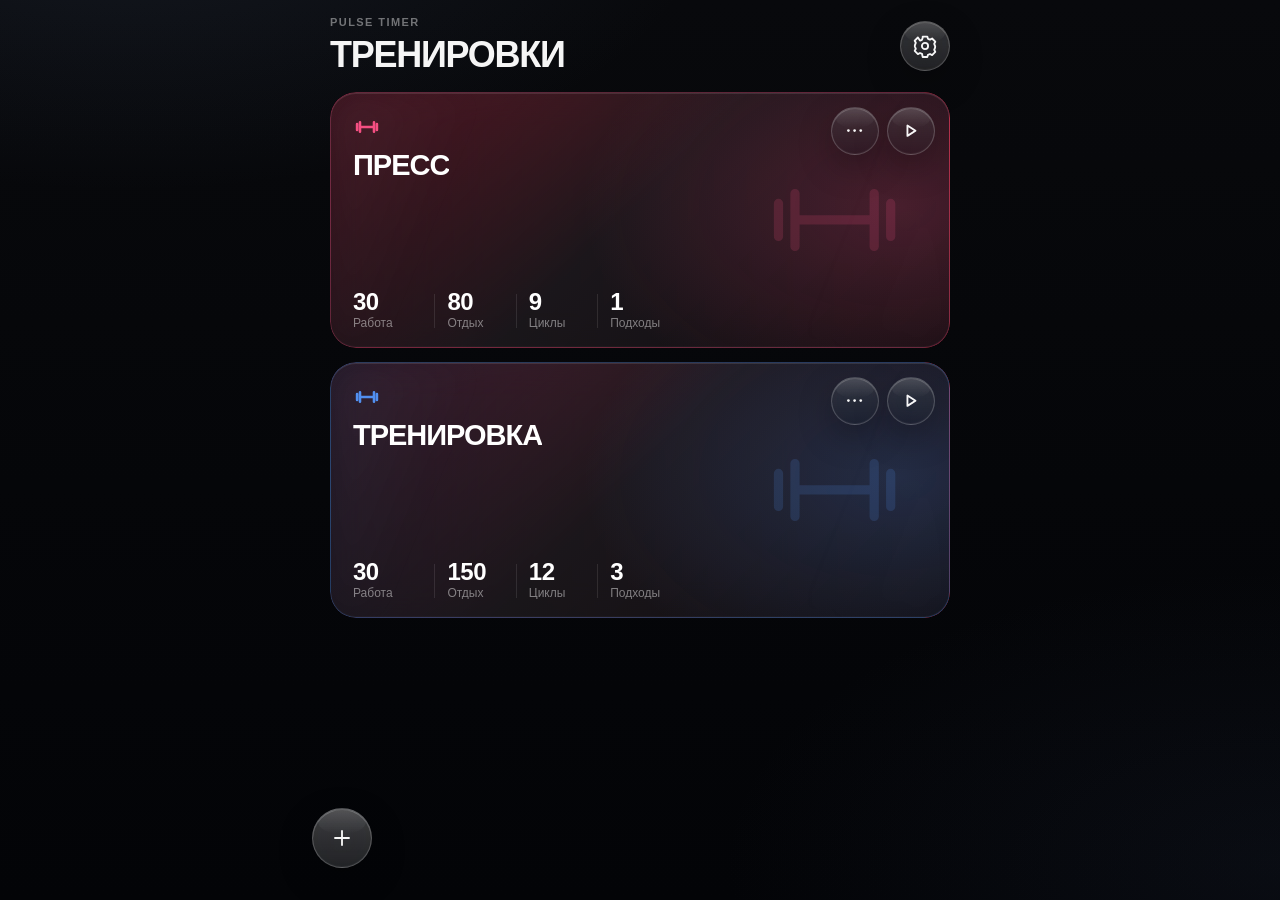
==== pulse-timer/index.html @ f2c27318 "Rebuild Pulse Timer with isolated timer core" ====
<!-- GENERATED FILE. Edit pulse-timer/src/* and run scripts/build.mjs. -->
<!doctype html>
<html lang="ru">
<head>
<meta charset="utf-8">
<meta name="viewport" content="width=device-width,initial-scale=1,maximum-scale=1,user-scalable=no,viewport-fit=cover">
<meta name="apple-mobile-web-app-capable" content="yes">
<meta name="apple-mobile-web-app-status-bar-style" content="black-translucent">
<meta id="themeColor" name="theme-color" content="#050505">
<meta http-equiv="Cache-Control" content="no-cache, no-store, must-revalidate">
<meta http-equiv="Pragma" content="no-cache">
<meta http-equiv="Expires" content="0">
<title>Pulse Timer</title>
<!-- pulse-timer-clean-rebuild-v1 -->
<style>
:root{
  --app-h:100dvh;
  --page:#050505;
  --phase:#10361a;
  --glass:rgba(5,15,8,.62);
  --line:rgba(255,255,255,.16);
}
*{box-sizing:border-box;-webkit-tap-highlight-color:transparent;-webkit-touch-callout:none}
html,body{margin:0;width:100%;height:var(--app-h);min-height:var(--app-h);overflow:hidden;background:var(--page);color:#fff;font-family:Oswald,system-ui,sans-serif;overscroll-behavior:none}
body{touch-action:manipulation}
button,input{font:inherit;color:inherit}
button{border:0}
.hidden{display:none!important}
#hapticSwitch{
  position:fixed;
  left:-20px;
  top:-20px;
  width:2px;
  height:2px;
  opacity:.001;
  pointer-events:none;
  z-index:-1;
}
#app{position:fixed;top:0;left:0;width:100%;height:var(--app-h);min-height:var(--app-h);background:var(--page);overflow:hidden}

/* Splash — only on first page load */
.splash{position:fixed;inset:0;z-index:9999;background:#000;display:grid;place-items:center;overflow:hidden}
.splash.fade{animation:splashFade .42s ease forwards}
.splash-logo{position:relative;z-index:2;text-align:center;animation:logoIn .8s ease both}
.splash-logo svg{width:145px;filter:drop-shadow(0 0 24px rgba(255,255,255,.18))}
.splash-brand{font-family:'Russo One';font-size:16px;letter-spacing:.28em;margin-top:14px}
.splash-ring{position:absolute;width:72vmin;height:72vmin;border-radius:50%;border:1px solid rgba(255,255,255,.09);box-shadow:0 0 0 48px rgba(255,255,255,.016),0 0 0 96px rgba(255,255,255,.009);animation:ringPulse 1.45s ease-out infinite}
@keyframes logoIn{from{opacity:0;transform:scale(.94)}to{opacity:1;transform:scale(1)}}
@keyframes ringPulse{from{transform:scale(.72);opacity:.2}to{transform:scale(1.12);opacity:0}}
@keyframes splashFade{to{opacity:0;visibility:hidden}}

/* shared */
.screen,.editor,.timer{position:fixed;top:0;left:0;width:100%;height:var(--app-h);min-height:var(--app-h)}
.icon-btn{display:grid;place-items:center;padding:0;border:1px solid rgba(255,255,255,.25);background:rgba(8,8,8,.58);backdrop-filter:blur(14px);-webkit-backdrop-filter:blur(14px)}
.icon{width:24px;height:24px;fill:none;stroke:currentColor;stroke-width:2;stroke-linecap:round;stroke-linejoin:round}
.brand-font{font-family:'Russo One',sans-serif}

/* Home */
.screen{
  padding:calc(env(safe-area-inset-top) + 16px) 16px calc(env(safe-area-inset-bottom) + 14px);
  background:
    radial-gradient(circle at 16% 8%,#242424 0,transparent 34%),
    radial-gradient(circle at 84% 90%,#171717 0,transparent 38%),
    #050505;
  display:flex;
  flex-direction:column;
}
.topbar{display:flex;align-items:center;justify-content:space-between;gap:12px;flex:0 0 auto}
.eyebrow{font-size:10px;letter-spacing:.22em;color:#888}
h1,h2,h3,.phase-title{font-family:'Russo One',sans-serif}
h1{font-size:36px;margin:6px 0 0}
.topbar .icon-btn{width:52px;height:52px;border-radius:50%}
.settings{margin:12px 0 0;border:1px solid rgba(255,255,255,.10);border-radius:20px;background:#101010;padding:8px 14px;flex:0 0 auto}
.settings-row{height:50px;display:flex;align-items:center;justify-content:space-between;border-bottom:1px solid rgba(255,255,255,.07)}
.settings-row:last-child{border-bottom:0}
.switch{position:relative;width:48px;height:28px}
.switch input{position:absolute;opacity:0;pointer-events:none}
.switch-track{position:absolute;inset:0;border-radius:999px;background:#2a2a2a;border:1px solid rgba(255,255,255,.12);transition:.18s}
.switch-track:after{content:"";position:absolute;width:22px;height:22px;left:2px;top:2px;border-radius:50%;background:#8a8a8a;transition:.18s}
.switch input:checked+.switch-track{background:#f1f1f1}
.switch input:checked+.switch-track:after{transform:translateX(20px);background:#111}

.cards{flex:1 1 0;min-height:0;overflow:auto;padding:14px 0 92px;scrollbar-width:none}
.cards::-webkit-scrollbar{display:none}
.card{border:1px solid rgba(255,255,255,.11);border-radius:24px;background:linear-gradient(155deg,#171717,#080808);padding:18px;margin-bottom:12px}
.card-top{display:flex;align-items:center;justify-content:space-between;gap:12px}
.card h3{font-size:24px;margin:0}
.card-actions{display:flex;gap:8px}
.small-btn{width:46px;height:46px;border-radius:50%;border:1px solid rgba(255,255,255,.18);background:#111;display:grid;place-items:center;padding:0}
.card-stats{display:grid;grid-template-columns:repeat(4,1fr);gap:8px;margin-top:16px}
.card-stats span{display:block;font-size:11px;color:#888}
.card-stats b{font-size:22px;font-weight:500}
.card-foot{margin-top:12px;padding-top:10px;border-top:1px solid rgba(255,255,255,.07);font-size:12px;color:#999}
.fab{position:absolute;right:18px;bottom:calc(env(safe-area-inset-bottom) + 18px);width:62px;height:62px;border-radius:50%;border:1px solid rgba(255,255,255,.5);background:rgba(255,255,255,.08);backdrop-filter:blur(16px);display:grid;place-items:center}

/* Colored frosted workout cards */
.card{
  position:relative;overflow:hidden;isolation:isolate;
  --card-1:rgba(40,40,42,.78);--card-2:rgba(10,10,11,.92);--card-accent:#b9bcc2;
  background:linear-gradient(135deg,var(--card-1),var(--card-2));
  border:1px solid rgba(255,255,255,.16);
  backdrop-filter:blur(20px) saturate(115%);
  -webkit-backdrop-filter:blur(20px) saturate(115%);
}
.card[data-theme="berry"]{--card-1:rgba(112,40,68,.80);--card-2:rgba(24,12,20,.94);--card-accent:#ff9fba}
.card[data-theme="orange"]{--card-1:rgba(124,66,33,.82);--card-2:rgba(27,16,10,.94);--card-accent:#ffb07c}
.card[data-theme="blue"]{--card-1:rgba(34,67,115,.82);--card-2:rgba(10,17,32,.95);--card-accent:#92bfff}
.card[data-theme="green"]{--card-1:rgba(38,83,64,.82);--card-2:rgba(9,24,18,.95);--card-accent:#97d8b2}
.card[data-theme="violet"]{--card-1:rgba(72,52,108,.82);--card-2:rgba(18,13,31,.95);--card-accent:#c2a6ff}
.card:before{content:"";position:absolute;inset:-25% 32% -35% -18%;z-index:-1;opacity:.55;background:radial-gradient(circle at 35% 35%,rgba(255,255,255,.13),transparent 45%);filter:blur(16px)}
.card:after{content:"";position:absolute;width:120px;height:120px;right:72px;top:50%;z-index:-1;transform:translateY(-50%) rotate(-14deg);opacity:.12;border:18px solid var(--card-accent);border-radius:50%}
.card-top,.card-stats,.card-foot{position:relative;z-index:1}
.card h3{letter-spacing:.01em}
.card-stats span{color:rgba(255,255,255,.52)}
.card-foot{color:rgba(255,255,255,.58)}
.small-btn{background:rgba(4,4,5,.32);backdrop-filter:blur(12px);-webkit-backdrop-filter:blur(12px)}
.share-btn{color:var(--card-accent)}

.color-block{margin-top:12px;border:1px solid rgba(255,255,255,.10);border-radius:20px;background:#0d0d0d;padding:14px}
.color-block-title{font-size:13px;color:#a8a8a8;margin-bottom:11px}
.color-picker{display:grid;grid-template-columns:repeat(6,1fr);gap:10px}
.color-dot{position:relative;aspect-ratio:1;border-radius:50%;border:1px solid rgba(255,255,255,.22);padding:0;background:var(--dot)}
.color-dot.active{outline:2px solid #fff;outline-offset:3px}
.color-dot[data-color="graphite"]{--dot:linear-gradient(145deg,#53555a,#111)}
.color-dot[data-color="berry"]{--dot:linear-gradient(145deg,#b34a70,#32131f)}
.color-dot[data-color="orange"]{--dot:linear-gradient(145deg,#c87a3e,#351a0c)}
.color-dot[data-color="blue"]{--dot:linear-gradient(145deg,#5488d7,#0b1a35)}
.color-dot[data-color="green"]{--dot:linear-gradient(145deg,#4d9875,#0c281d)}
.color-dot[data-color="violet"]{--dot:linear-gradient(145deg,#8061bb,#211532)}

.voice-block{margin-top:12px;border:1px solid rgba(255,255,255,.10);border-radius:20px;background:#0d0d0d;padding:14px}
.voice-block-title{font-size:13px;color:#a8a8a8;margin-bottom:10px}
.voice-picker{display:flex;gap:8px;overflow:auto;padding:2px 2px 5px;scrollbar-width:none}
.voice-picker::-webkit-scrollbar{display:none}
.voice-chip{flex:0 0 auto;min-height:38px;max-width:190px;padding:0 13px;border-radius:999px;border:1px solid rgba(255,255,255,.14);background:#151515;color:#bdbdbd;font-size:12px;white-space:nowrap;overflow:hidden;text-overflow:ellipsis}
.voice-chip.active{background:#f1f1f1;color:#090909;border-color:#f1f1f1}
.voice-manage{margin-top:8px;display:flex;gap:8px;align-items:center}
.voice-add{min-height:38px;padding:0 13px;border-radius:13px;border:1px solid rgba(255,255,255,.14);background:#181818;color:#fff;font-size:12px}
.voice-count{font-size:11px;color:#777}
.voice-library{margin-top:8px;display:grid;gap:6px}
.voice-library-row{display:grid;grid-template-columns:minmax(0,1fr) 36px;gap:8px;align-items:center;min-height:40px;border-top:1px solid rgba(255,255,255,.06);padding-top:6px}
.voice-library-row span{font-size:12px;overflow:hidden;text-overflow:ellipsis;white-space:nowrap}
.voice-remove{width:36px;height:34px;border-radius:11px;border:1px solid rgba(255,255,255,.12);background:#161616;color:#999;padding:0}
.voice-help{margin-top:8px;font-size:10px;line-height:1.35;color:#686868}

.share-overlay{position:fixed;inset:0;z-index:120;background:rgba(0,0,0,.74);backdrop-filter:blur(18px);-webkit-backdrop-filter:blur(18px);overflow:auto;padding:calc(env(safe-area-inset-top) + 14px) 14px calc(env(safe-area-inset-bottom) + 18px)}
.share-sheet{position:relative;min-height:100%;max-width:560px;margin:0 auto;overflow:hidden;border-radius:30px;padding:18px;border:1px solid rgba(119,255,224,.19);background:radial-gradient(circle at 16% 5%,rgba(59,220,214,.28),transparent 30%),radial-gradient(circle at 92% 56%,rgba(49,217,132,.24),transparent 35%),linear-gradient(160deg,rgba(9,27,30,.96),rgba(4,8,10,.98) 64%)}
.share-sheet:before{content:"";position:absolute;width:240px;height:240px;border-radius:50%;left:-90px;bottom:10%;background:rgba(47,230,192,.14);filter:blur(42px);pointer-events:none}
.share-head{display:flex;align-items:center;justify-content:space-between;gap:12px;position:relative;z-index:1}
.share-head .icon-btn{width:48px;height:48px;border-radius:50%}
.share-head-copy{padding:16px 4px 14px;position:relative;z-index:1}
.share-head-copy .eyebrow{color:rgba(187,255,245,.58)}
.share-head-copy h2{font-size:clamp(30px,8vw,44px);line-height:.98;margin:8px 0 0}
.share-preview{position:relative;z-index:1;border-radius:24px;border:1px solid rgba(255,255,255,.15);padding:16px 16px 15px;background:rgba(4,13,14,.54);backdrop-filter:blur(18px);-webkit-backdrop-filter:blur(18px)}
.share-preview h3{margin:0;font-size:24px}
.share-preview-stats{display:grid;grid-template-columns:repeat(4,1fr);gap:8px;margin-top:14px}
.share-preview-stats span{display:block;font-size:10px;color:rgba(255,255,255,.53)}
.share-preview-stats b{display:block;font-size:22px;font-weight:500;margin-top:2px}
.qr-panel{position:relative;z-index:1;margin-top:14px;border:1px solid rgba(93,255,211,.23);border-radius:27px;padding:20px 16px;background:rgba(7,21,22,.56);backdrop-filter:blur(20px);-webkit-backdrop-filter:blur(20px);text-align:center}
.qr-panel h3{font-size:24px;margin:0}
.qr-sub{margin:4px 0 16px;color:rgba(255,255,255,.62);font-size:14px}
.qr-frame{width:min(78vw,320px);aspect-ratio:1;margin:0 auto;border-radius:26px;background:#fff;padding:14px;display:grid;place-items:center;overflow:hidden}
.qr-frame img{width:100%;height:100%;object-fit:contain;display:block}
.share-url{margin-top:15px;min-height:54px;border-radius:18px;border:1px solid rgba(255,255,255,.14);background:rgba(0,0,0,.22);display:grid;grid-template-columns:minmax(0,1fr) 44px;align-items:center;text-align:left;padding:5px 5px 5px 14px}
.share-url span{font-size:12px;color:rgba(255,255,255,.75);white-space:nowrap;overflow:hidden;text-overflow:ellipsis}
.share-url button{width:44px;height:44px;border-radius:14px;background:rgba(255,255,255,.08);display:grid;place-items:center;padding:0}
.share-actions{display:grid;grid-template-columns:1fr 1fr;gap:10px;margin-top:10px}
.share-action{min-height:68px;border:1px solid rgba(255,255,255,.14);border-radius:20px;background:rgba(7,21,22,.50);display:flex;align-items:center;justify-content:center;gap:9px;padding:0 12px}
.share-action .icon{width:22px;height:22px}
.share-action span{font-size:14px}
.toast{position:fixed;left:50%;bottom:calc(env(safe-area-inset-bottom) + 28px);z-index:200;transform:translate(-50%,18px);opacity:0;pointer-events:none;background:rgba(18,18,18,.92);border:1px solid rgba(255,255,255,.15);border-radius:16px;padding:10px 14px;font-size:13px;white-space:nowrap;transition:.24s}
.toast.show{opacity:1;transform:translate(-50%,0)}

/* Exact generated card artwork — the artwork itself is the control */
.card.exact-art{
  position:relative;
  width:100%;
  aspect-ratio:647/215;
  min-height:0;
  padding:0;
  margin-bottom:12px;
  border:0;
  border-radius:24px;
  overflow:hidden;
  box-shadow:none;
  isolation:isolate;
}
.card.exact-art:before,.card.exact-art:after{display:none!important}
.card.exact-art .card-top,.card.exact-art .card-stats,.card.exact-art .card-foot{display:none!important}
.card-hit{
  position:absolute;
  z-index:4;
  margin:0;
  padding:0;
  border:0;
  background:transparent;
  color:transparent;
  appearance:none;
  -webkit-appearance:none;
}
.card-hit-main{left:0;top:0;width:69%;height:100%}
.card-hit-menu{right:18.2%;top:4%;width:13.8%;height:48%}
.card-hit-play{right:1.5%;top:3%;width:17%;height:50%}
.card.exact-art:active{transform:scale(.992)}
.card.exact-art{transition:transform .12s ease}


/* HQ workout cards: clean photo + live UI, no baked controls/text. */
.card.exact-art{
  position:relative;
  width:100%;
  aspect-ratio:2.72/1;
  min-height:0;
  margin-bottom:14px;
  padding:0;
  overflow:hidden;
  isolation:isolate;
  border-radius:24px;
  --accent-rgb:160,164,174;
  --accent:#a0a4ae;
  background:transparent;
  border:1px solid rgba(var(--accent-rgb),.40);
  box-shadow:
    inset 0 1px 0 rgba(255,255,255,.08),
    inset 0 0 0 1px rgba(var(--accent-rgb),.06),
    0 14px 32px rgba(0,0,0,.26);
}
.card.exact-art[data-theme="graphite"]{--accent-rgb:165,169,179;--accent:#a5a9b3}
.card.exact-art[data-theme="berry"]{--accent-rgb:244,79,130;--accent:#f44f82}
.card.exact-art[data-theme="orange"]{--accent-rgb:247,125,62;--accent:#f77d3e}
.card.exact-art[data-theme="blue"]{--accent-rgb:81,143,239;--accent:#518fef}
.card.exact-art[data-theme="green"]{--accent-rgb:76,178,125;--accent:#4cb27d}
.card.exact-art[data-theme="violet"]{--accent-rgb:148,98,225;--accent:#9462e1}


.card.exact-art:before{
  content:"";
  position:absolute;
  inset:0;
  z-index:1;
  pointer-events:none;
  border-radius:inherit;
  box-shadow:
    inset 0 0 0 1px rgba(var(--accent-rgb),.18),
    inset 0 0 54px rgba(var(--accent-rgb),.045);
}
.card.exact-art:after{display:none!important}

.card-live{
  position:absolute;
  inset:0;
  z-index:2;
  color:#fff;
  pointer-events:none;
}
.card-primary{
  position:absolute;
  inset:0 27% 0 0;
  margin:0;
  padding:0;
  border:0;
  background:transparent;
  color:inherit;
  text-align:left;
  appearance:none;
  -webkit-appearance:none;
  pointer-events:auto;
}
.card-sport-icon{
  position:absolute;
  left:clamp(18px,4.6vw,31px);
  top:clamp(16px,4vw,27px);
  width:clamp(23px,5.6vw,36px);
  height:clamp(23px,5.6vw,36px);
  color:rgb(var(--accent-rgb));
  filter:drop-shadow(0 1px 7px rgba(var(--accent-rgb),.22));
}
.card-sport-icon svg{display:block;width:100%;height:100%;stroke:currentColor}
.card-live-title{
  position:absolute;
  left:clamp(18px,4.6vw,31px);
  top:clamp(52px,12.2vw,80px);
  max-width:94%;
  overflow:hidden;
  text-overflow:ellipsis;
  white-space:nowrap;
  font-family:'Russo One',Impact,Haettenschweiler,'Arial Narrow Bold',system-ui,sans-serif;
  font-size:clamp(20px,5.4vw,31px);
  line-height:1;
  letter-spacing:.006em;
  font-weight:800;
  text-transform:uppercase;
  text-shadow:0 2px 10px rgba(0,0,0,.65);
}
.card-live-stats{
  position:absolute;
  left:clamp(18px,4.6vw,31px);
  right:0;
  bottom:clamp(14px,3.5vw,23px);
  display:grid;
  grid-template-columns:repeat(4,minmax(0,1fr));
  align-items:end;
}
.card-live-stat{
  position:relative;
  min-width:0;
  padding-right:clamp(4px,1.4vw,10px);
}
.card-live-stat:not(:first-child){padding-left:clamp(6px,1.8vw,13px)}
.card-live-stat:not(:first-child):before{
  content:"";
  position:absolute;
  left:0;
  top:10%;
  bottom:2%;
  width:1px;
  background:rgba(255,255,255,.16);
}
.card-live-stat b{
  display:block;
  font-size:clamp(17px,4.6vw,26px);
  line-height:1;
  font-weight:760;
  letter-spacing:-.02em;
  color:#fff;
  text-shadow:0 1px 7px rgba(0,0,0,.55);
}
.card-live-stat span{
  display:block;
  margin-top:3px;
  overflow:hidden;
  text-overflow:ellipsis;
  white-space:nowrap;
  font-size:clamp(9px,2.35vw,13px);
  line-height:1;
  color:rgba(255,255,255,.60);
}
.card-live-actions{
  position:absolute;
  right:clamp(12px,3vw,20px);
  top:clamp(12px,3vw,20px);
  display:flex;
  gap:clamp(8px,2vw,12px);
  pointer-events:auto;
}
.card-live-action{
  width:clamp(45px,11.8vw,68px);
  height:clamp(45px,11.8vw,68px);
  border-radius:50%;
  padding:0;
  border:1px solid rgba(255,255,255,.28);
  background:rgba(8,9,11,.70);
  color:#fff;
  display:grid;
  place-items:center;
  backdrop-filter:blur(18px) saturate(112%);
  -webkit-backdrop-filter:blur(18px) saturate(112%);
  box-shadow:
    inset 0 1px 0 rgba(255,255,255,.08),
    0 5px 16px rgba(0,0,0,.18);
}
.card-live-action:active{transform:scale(.94)}
.card-live-action svg{width:42%;height:42%}
.card-live-action.menu svg{width:46%;height:46%}
.card.exact-art:active{transform:scale(.995)}
.card-hit{display:none!important}

.card-row{
  position:relative;
  overflow:hidden;
  border-radius:24px;
  margin-bottom:16px;
  touch-action:pan-y;
}
.card-row .card.exact-art{
  margin-bottom:0;
  position:relative;
  z-index:2;
  will-change:transform,opacity;
  transition:transform .18s cubic-bezier(.2,.7,.2,1),opacity .18s ease;
}
.card-row.is-dragging .card.exact-art{transition:none}
.card-delete-underlay{
  position:absolute;
  inset:0;
  z-index:1;
  display:flex;
  align-items:center;
  justify-content:flex-end;
  gap:8px;
  padding-right:24px;
  border-radius:24px;
  background:linear-gradient(90deg,rgba(126,18,25,.18),#9e1d26 72%,#bd2530 100%);
  color:#fff;
  font-family:'Russo One',system-ui,sans-serif;
  font-size:13px;
  letter-spacing:.04em;
}
.card-delete-underlay svg{width:23px;height:23px;stroke:currentColor}
.card-row.deleting .card.exact-art{
  transform:translateX(-112%)!important;
  opacity:.25;
}
@media (max-width:360px){
  .card-live-title{font-size:17px}
  .card-live-stat span{font-size:7.4px}
}

/* Timer background pulses disabled. */
.phase-bg.timer-beat{animation:none!important;transform:none!important;filter:none!important}

/* Editor */
.editor{
  overflow:auto;
  background:#050505;
  padding:calc(env(safe-area-inset-top) + 14px) 18px calc(env(safe-area-inset-bottom) + 18px);
}
.editor-head{display:flex;align-items:center;justify-content:space-between;gap:12px;margin-bottom:16px}
.editor-head .icon-btn{width:50px;height:50px;border-radius:50%;font-size:30px}
.editor-head h2{font-size:25px;margin:0}
.text-btn{background:transparent;padding:12px 2px;font-size:14px;letter-spacing:.08em}
.name-input{width:100%;height:64px;border-radius:20px;border:1px solid rgba(255,255,255,.12);background:#111;color:#fff;padding:0 16px;font-family:'Russo One';font-size:23px;outline:none}
.editor-list{margin-top:12px;border:1px solid rgba(255,255,255,.1);border-radius:24px;background:#0d0d0d;overflow:hidden}
.edit-row{display:flex;align-items:center;justify-content:space-between;min-height:76px;padding:12px 14px;border-bottom:1px solid rgba(255,255,255,.07)}
.edit-row:last-child{border-bottom:0}
.edit-row>span{font-size:16px;color:#ddd;max-width:45%}
.stepper{display:grid;grid-template-columns:46px 88px 46px;gap:7px;align-items:center}
.stepper button{height:46px;border:1px solid rgba(255,255,255,.14);border-radius:14px;background:#111;font-size:24px}
.stepper .value-btn{border:0;background:transparent;font-size:26px}
.stepper small{font-size:11px;color:#888;margin-left:2px}
.start-btn{width:100%;height:64px;margin-top:14px;border-radius:20px;border:1px solid rgba(255,255,255,.5);background:rgba(255,255,255,.08);font-family:'Russo One';font-size:20px}
.delete-btn{width:100%;background:transparent;color:#888;padding:18px}

/* Timer screen — layout uses grid, no overlapping fixed footer */
.timer{
  background:var(--phase);
  overflow:hidden;
  isolation:isolate;
}
.phase-bg{position:absolute;inset:-10%;z-index:0;background:var(--phase);pointer-events:none}
.phase-bg:before,.phase-bg:after{content:"";position:absolute;border-radius:50%;mix-blend-mode:screen;filter:blur(42px) saturate(115%);opacity:.52;animation:morph 7s ease-in-out infinite alternate}
.phase-bg:before{width:118%;height:60%;left:-9%;top:10%;background:radial-gradient(circle at 50% 50%,rgba(255,255,255,.38) 0 4%,var(--a) 23%,var(--b) 55%,transparent 76%)}
.phase-bg:after{width:96%;height:46%;left:2%;bottom:7%;background:radial-gradient(circle at 50% 50%,var(--c) 0 12%,var(--a) 38%,transparent 72%);animation-duration:5.5s}
.phase-bg.prep{--a:#aaff1f;--b:#24da50;--c:#d9ff72;--phase:#10361a}
.phase-bg.work{--a:#9befff;--b:#2db8ee;--c:#c8f7ff;--phase:#168fc5}
.phase-bg.rest{--a:#5575ff;--b:#7352dd;--c:#a8ddff;--phase:#0b1631}
@keyframes morph{from{transform:translate(-3%,-2%) scale(.94)}to{transform:translate(3%,4%) scale(1.05)}}

.timer-shell{
  position:relative;
  z-index:1;
  height:100%;
  min-height:100%;
  display:grid;
  grid-template-rows:auto auto auto minmax(0,1fr) auto;
  gap:0;
  padding:calc(env(safe-area-inset-top) + 18px) 18px 0;
}
.timer-head{display:grid;grid-template-columns:56px minmax(0,1fr) 56px;align-items:center;gap:12px}
.timer-head .icon-btn{width:56px;height:56px;border-radius:50%;background:rgba(4,14,7,.64)}
.timer-icon{width:29px;height:29px}
.progress{height:6px;border-radius:999px;background:rgba(255,255,255,.27);overflow:hidden}
.progress i{display:block;height:100%;width:0%;border-radius:999px;background:rgba(229,255,218,.92)}

.timer-hero{text-align:center;padding:18px 0 0}
.timer-sub{font-size:clamp(15px,4.2vw,20px);line-height:1;color:rgba(255,255,255,.72)}
.phase-title{font-size:clamp(42px,9vw,62px);line-height:1;margin-top:18px}
.timer-number{font-family:'Russo One';font-size:clamp(138px,31vw,205px);line-height:.83;margin-top:22px}
.timer-total{font-size:clamp(18px,4.6vw,26px);margin-top:18px;color:rgba(255,255,255,.50)}

.stats{display:grid;grid-template-columns:repeat(2,1fr);min-height:78px;margin-top:14px;border-radius:22px;background:rgba(5,22,8,.56);border:1px solid rgba(255,255,255,.17);backdrop-filter:blur(20px);-webkit-backdrop-filter:blur(20px);padding:9px 4px}
.stats div{text-align:center;display:flex;flex-direction:column;justify-content:center;border-right:1px solid rgba(255,255,255,.12)}
.stats div:last-child{border-right:0}
.stats span{font-size:clamp(12px,3vw,16px);color:rgba(255,255,255,.56)}
.stats b{font-size:clamp(27px,6.8vw,38px);line-height:.96;margin-top:5px}

.intervals{min-height:0;overflow:auto;margin-top:10px;padding:0 0 10px;scrollbar-width:none}
.intervals::-webkit-scrollbar{display:none}
.int-row{width:100%;min-height:76px;margin-bottom:10px;border-radius:23px;border:1px solid rgba(255,255,255,.15);background:rgba(4,18,6,.58);backdrop-filter:blur(15px);-webkit-backdrop-filter:blur(15px);display:grid;grid-template-columns:36px minmax(0,1fr) max-content;gap:10px;align-items:center;padding:0 18px;text-align:left}
.int-row.current{border:2px solid rgba(255,255,255,.90);background:rgba(137,255,61,.17)}
.int-index{font-size:clamp(18px,4.8vw,24px)}
.int-label{font-family:'Russo One';font-size:clamp(19px,4.8vw,25px);white-space:nowrap;overflow:hidden;text-overflow:ellipsis}
.int-duration{font-size:clamp(24px,6vw,33px);font-weight:600;white-space:nowrap}

.footer-nav{min-height:calc(78px + env(safe-area-inset-bottom));display:grid;grid-template-columns:62px 1fr 62px;align-items:center;padding:4px 0 env(safe-area-inset-bottom)}
.footer-nav button{width:60px;height:60px;border-radius:50%;border:1px solid rgba(255,255,255,.22);background:rgba(4,16,7,.66);display:grid;place-items:center;padding:0}
.footer-nav>div{text-align:center}
.footer-nav small{display:block;font-size:11px;letter-spacing:.22em;color:rgba(255,255,255,.52)}
.footer-nav b{display:block;margin-top:5px;font-size:clamp(36px,9vw,50px);line-height:.88;font-weight:500}
.footer-arrow{width:29px;height:29px}

/* Modal + keypad */
.modal,.numpad{position:fixed;inset:0;z-index:80;background:rgba(0,0,0,.62);backdrop-filter:blur(18px);display:flex;align-items:flex-end;padding:14px}
.modal-card,.numpad-card{width:100%;border-radius:26px;background:#111;border:1px solid rgba(255,255,255,.16);padding:18px}
.modal-card h3{font-size:25px;margin:8px 0}
.modal-card p{color:#aaa}
.modal-actions{display:grid;grid-template-columns:1fr 1fr;gap:8px}
.modal-actions button{height:54px;border-radius:16px;border:1px solid rgba(255,255,255,.18);background:#171717}
.modal-actions .light{background:#fff;color:#000}
.numpad-value{font-size:52px;text-align:center;margin:6px 0 14px}
.keys{display:grid;grid-template-columns:repeat(3,1fr);gap:8px}
.keys button{height:62px;border-radius:17px;border:1px solid rgba(255,255,255,.14);background:#151515;font-size:27px}

@media (max-height:760px){
  .timer-shell{padding-top:calc(env(safe-area-inset-top) + 12px)}
  .timer-head{grid-template-columns:50px minmax(0,1fr) 50px}
  .timer-head .icon-btn{width:50px;height:50px}
  .timer-hero{padding-top:8px}
  .timer-sub{font-size:13px}
  .phase-title{font-size:34px;margin-top:10px}
  .timer-number{font-size:96px;margin-top:12px}
  .timer-total{font-size:15px;margin-top:10px}
  .stats{min-height:58px;margin-top:8px;padding:6px 4px;border-radius:16px}
  .stats span{font-size:9px}.stats b{font-size:21px;margin-top:3px}
  .intervals{margin-top:6px}
  .int-row{min-height:52px;margin-bottom:6px;border-radius:16px;grid-template-columns:30px minmax(0,1fr) max-content;padding:0 12px}
  .int-index{font-size:16px}.int-label{font-size:17px}.int-duration{font-size:21px}
  .footer-nav{min-height:calc(60px + env(safe-area-inset-bottom));grid-template-columns:52px 1fr 52px;padding-bottom:env(safe-area-inset-bottom)}
  .footer-nav button{width:50px;height:50px}.footer-nav small{font-size:8px}.footer-nav b{font-size:28px;margin-top:3px}
}

/* Pulse Timer — Liquid Glass material layer
 * Web approximation of Apple's Liquid Glass principles:
 * controls/navigation float above content, translucent material, hairline edges,
 * restrained color, and strong legibility.
 */

:root{
  color-scheme:dark;
  --pt-bg:#06070a;
  --pt-bg-deep:#020305;
  --pt-text:rgba(255,255,255,.96);
  --pt-text-2:rgba(255,255,255,.66);
  --pt-text-3:rgba(255,255,255,.42);
  --pt-separator:rgba(255,255,255,.10);

  --pt-glass-fill:rgba(255,255,255,.075);
  --pt-glass-fill-strong:rgba(255,255,255,.12);
  --pt-glass-border:rgba(255,255,255,.20);
  --pt-glass-highlight:rgba(255,255,255,.28);
  --pt-glass-shadow:0 12px 34px rgba(0,0,0,.26);
  --pt-glass-blur:24px;
  --pt-glass-saturate:145%;

  --pt-material:rgba(18,19,23,.72);
  --pt-material-strong:rgba(24,25,30,.86);
  --pt-radius-sm:14px;
  --pt-radius-md:19px;
  --pt-radius-lg:25px;
  --pt-radius-xl:30px;
  --pt-ease:cubic-bezier(.2,.78,.2,1);
}

html,body,#app{
  background:var(--pt-bg);
  color:var(--pt-text);
  font-family:-apple-system,BlinkMacSystemFont,"SF Pro Display","SF Pro Text","Helvetica Neue",Arial,sans-serif;
}

body{font-weight:450}
button,input{font-family:inherit}
h1,h2,h3,.phase-title,.timer-number,.brand-font,.card-live-title,.int-label{
  font-family:-apple-system,BlinkMacSystemFont,"SF Pro Display","Helvetica Neue",Arial,sans-serif;
}
h1,h2,h3,.phase-title,.card-live-title{font-weight:760;letter-spacing:-.035em}
.eyebrow{
  font-size:11px;
  font-weight:650;
  letter-spacing:.13em;
  color:var(--pt-text-3);
}

/* Keep the content layer quiet so the control layer can read as glass. */
.screen{
  background:
    radial-gradient(70% 48% at 10% -10%,rgba(73,91,122,.18),transparent 65%),
    radial-gradient(64% 48% at 100% 96%,rgba(49,62,91,.14),transparent 68%),
    linear-gradient(180deg,#08090c 0%,#050609 54%,#030407 100%);
}
.editor{
  background:
    radial-gradient(62% 40% at 100% 0%,rgba(57,72,103,.14),transparent 66%),
    var(--pt-bg);
}
.topbar,.settings,.cards{width:min(100%,620px);margin-left:auto;margin-right:auto}
.editor>*,.timer-shell{max-width:620px;margin-left:auto;margin-right:auto}

/* Shared Liquid Glass controls. */
.icon-btn,
.fab,
.card-live-action,
.footer-nav button,
.glass-text-btn,
.voice-chip,
.voice-add,
.voice-remove,
.stepper .adjust-btn,
.modal-actions button,
.keys button,
.share-action,
.share-url button{
  position:relative;
  isolation:isolate;
  overflow:hidden;
  border:1px solid var(--pt-glass-border);
  background:
    linear-gradient(180deg,rgba(255,255,255,.11),rgba(255,255,255,.035)),
    var(--pt-glass-fill);
  -webkit-backdrop-filter:blur(var(--pt-glass-blur)) saturate(var(--pt-glass-saturate));
  backdrop-filter:blur(var(--pt-glass-blur)) saturate(var(--pt-glass-saturate));
  box-shadow:
    inset 0 1px 0 rgba(255,255,255,.20),
    inset 0 -1px 0 rgba(255,255,255,.035),
    var(--pt-glass-shadow);
  color:var(--pt-text);
  transition:
    transform .18s var(--pt-ease),
    background-color .18s ease,
    border-color .18s ease,
    box-shadow .18s ease;
}

.icon-btn::before,
.fab::before,
.card-live-action::before,
.footer-nav button::before,
.glass-text-btn::before,
.voice-chip::before,
.voice-add::before,
.voice-remove::before,
.stepper .adjust-btn::before,
.modal-actions button::before,
.keys button::before,
.share-action::before,
.share-url button::before{
  content:"";
  position:absolute;
  z-index:-1;
  pointer-events:none;
  inset:1px 8% auto 8%;
  height:42%;
  border-radius:inherit;
  background:linear-gradient(180deg,rgba(255,255,255,.17),transparent);
  opacity:.72;
}

.icon-btn:active,
.fab:active,
.card-live-action:active,
.footer-nav button:active,
.glass-text-btn:active,
.voice-chip:active,
.voice-add:active,
.voice-remove:active,
.stepper .adjust-btn:active,
.modal-actions button:active,
.keys button:active,
.share-action:active,
.share-url button:active{
  transform:scale(.955);
  border-color:rgba(255,255,255,.28);
  box-shadow:
    inset 0 1px 0 rgba(255,255,255,.18),
    0 6px 18px rgba(0,0,0,.20);
}

.icon{stroke-width:1.85}
.topbar .icon-btn,
.editor-head .icon-btn,
.timer-head .icon-btn,
.share-head .icon-btn{
  width:50px;
  height:50px;
  min-width:50px;
  min-height:50px;
  border-radius:50%;
}
.fab{
  width:60px;
  height:60px;
  min-width:60px;
  min-height:60px;
  border-radius:50%;
  background:
    linear-gradient(180deg,rgba(255,255,255,.16),rgba(255,255,255,.055)),
    rgba(255,255,255,.075);
}
.glass-text-btn{
  min-height:36px;
  padding:0 13px;
  border-radius:999px;
  font-size:12px;
  font-weight:620;
}
.settings-actions{display:flex;align-items:center;gap:9px}
.share-head-spacer{width:48px;height:1px}

/* Matte glass content surfaces. */
.settings,
.color-block,
.voice-block,
.editor-list,
.stats,
.int-row,
.modal-card,
.numpad-card,
.share-sheet,
.share-preview,
.qr-panel,
.share-url{
  border:1px solid rgba(255,255,255,.12);
  background:
    linear-gradient(180deg,rgba(255,255,255,.045),rgba(255,255,255,.015)),
    var(--pt-material);
  -webkit-backdrop-filter:blur(18px) saturate(125%);
  backdrop-filter:blur(18px) saturate(125%);
  box-shadow:
    inset 0 1px 0 rgba(255,255,255,.09),
    0 12px 30px rgba(0,0,0,.18);
}

.settings{
  margin-top:14px;
  padding:6px 14px;
  border-radius:var(--pt-radius-lg);
}
.settings-row{
  min-height:54px;
  height:auto;
  border-color:var(--pt-separator);
  font-size:15px;
  font-weight:560;
}
.voice-block{border-radius:20px;background:rgba(255,255,255,.025);box-shadow:none}
.voice-block-title,.color-block-title{color:var(--pt-text-2);font-weight:560}
.voice-help,.voice-count{color:var(--pt-text-3)}

/* Switches are compact glass capsules, not flat gray controls. */
.switch{width:49px;height:29px}
.switch-track{
  border:1px solid rgba(255,255,255,.15);
  background:rgba(255,255,255,.07);
  -webkit-backdrop-filter:blur(16px) saturate(140%);
  backdrop-filter:blur(16px) saturate(140%);
  box-shadow:inset 0 1px 0 rgba(255,255,255,.09);
}
.switch-track:after{
  width:23px;height:23px;left:2px;top:2px;
  background:rgba(255,255,255,.55);
  box-shadow:0 2px 8px rgba(0,0,0,.28),inset 0 1px 0 rgba(255,255,255,.65);
}
.switch input:checked+.switch-track{
  background:rgba(122,188,255,.42);
  border-color:rgba(164,211,255,.44);
}
.switch input:checked+.switch-track:after{
  transform:translateX(20px);
  background:#fff;
}

/* Workout cards: colored matte material, not a photograph and not neon. */
.cards{padding-top:16px}
.card-row{border-radius:26px;margin-bottom:14px}
.card.exact-art{
  aspect-ratio:2.42/1;
  border-radius:26px;
  border:1px solid rgba(var(--accent-rgb),.30);
  background:
    radial-gradient(80% 130% at 92% 45%,rgba(var(--accent-rgb),.22),transparent 64%),
    linear-gradient(135deg,rgba(var(--accent-rgb),.12),rgba(22,23,27,.92) 48%,rgba(10,11,14,.96));
  -webkit-backdrop-filter:blur(18px) saturate(120%);
  backdrop-filter:blur(18px) saturate(120%);
  box-shadow:
    inset 0 1px 0 rgba(255,255,255,.10),
    inset 0 -1px 0 rgba(255,255,255,.025),
    0 14px 34px rgba(0,0,0,.24);
}
.card.exact-art:before{
  display:block!important;
  content:"";
  position:absolute;
  inset:0;
  z-index:1;
  pointer-events:none;
  border-radius:inherit;
  background:
    linear-gradient(112deg,rgba(255,255,255,.08),transparent 23% 72%,rgba(255,255,255,.025));
  box-shadow:inset 0 0 0 1px rgba(255,255,255,.025);
}
.card.exact-art:after{display:none!important}
.card-visual{
  position:absolute;
  z-index:0;
  right:-1%;
  top:50%;
  width:39%;
  height:82%;
  transform:translateY(-50%);
  display:grid;
  place-items:center;
  color:rgb(var(--accent-rgb));
  opacity:.17;
  pointer-events:none;
}
.card-visual-icon{display:block;width:76%;height:76%}
.card-visual-icon svg{
  width:100%;
  height:100%;
  stroke:currentColor;
  stroke-width:1.4;
}
.card-live{z-index:2}
.card-primary{inset:0 26% 0 0}
.card-sport-icon{
  left:22px;
  top:20px;
  width:28px;
  height:28px;
  filter:none;
}
.card-live-title{
  left:22px;
  top:58px;
  max-width:74%;
  font-size:clamp(20px,5.1vw,29px);
  font-weight:760;
  text-shadow:none;
}
.card-live-stats{
  left:22px;
  right:24%;
  bottom:18px;
}
.card-live-stat b{
  font-size:clamp(17px,4.3vw,24px);
  font-weight:650;
  text-shadow:none;
}
.card-live-stat span{color:rgba(255,255,255,.46);font-size:clamp(9px,2.2vw,12px)}
.card-live-stat:not(:first-child):before{background:rgba(255,255,255,.10)}
.card-live-actions{right:14px;top:14px;gap:8px}
.card-live-action{
  width:48px;
  height:48px;
  min-width:48px;
  min-height:48px;
  background:
    linear-gradient(180deg,rgba(255,255,255,.11),rgba(255,255,255,.025)),
    rgba(10,11,14,.30);
}
.card-delete-underlay{
  border-radius:26px;
  background:linear-gradient(90deg,rgba(101,22,31,.26),rgba(157,37,50,.92));
}

/* Editor */
.editor-head{margin-bottom:14px}
.editor-head h2{font-size:22px;font-weight:700}
.text-btn{font-size:13px;font-weight:700;letter-spacing:.02em;color:rgba(255,255,255,.86)}
.name-input{
  height:62px;
  border-radius:20px;
  border:1px solid rgba(255,255,255,.13);
  background:rgba(255,255,255,.055);
  -webkit-backdrop-filter:blur(18px) saturate(125%);
  backdrop-filter:blur(18px) saturate(125%);
  box-shadow:inset 0 1px 0 rgba(255,255,255,.08);
  font-size:22px;
  font-weight:650;
  letter-spacing:-.02em;
}
.name-input:focus{
  border-color:rgba(176,213,255,.42);
  box-shadow:0 0 0 3px rgba(109,171,255,.10),inset 0 1px 0 rgba(255,255,255,.08);
}
.color-block,.voice-block{border-radius:20px;padding:14px}
.editor-list{border-radius:22px}
.edit-row{min-height:72px;border-color:var(--pt-separator)}
.edit-row>span{font-size:15px;color:rgba(255,255,255,.76)}
.stepper{grid-template-columns:46px 82px 46px;gap:7px}
.stepper button{height:46px}
.stepper .adjust-btn{border-radius:14px;font-size:22px}
.stepper .value-btn{background:transparent;font-size:23px;font-weight:620}
.stepper small{color:var(--pt-text-3)}
.start-btn{
  height:60px;
  border-radius:20px;
  border:1px solid rgba(171,214,255,.36);
  background:
    linear-gradient(180deg,rgba(151,210,255,.30),rgba(77,142,206,.19)),
    rgba(255,255,255,.07);
  -webkit-backdrop-filter:blur(22px) saturate(145%);
  backdrop-filter:blur(22px) saturate(145%);
  box-shadow:
    inset 0 1px 0 rgba(255,255,255,.23),
    0 12px 28px rgba(0,0,0,.20);
  font-size:17px;
  font-weight:720;
  letter-spacing:.01em;
}
.delete-btn{color:rgba(255,106,116,.72);font-size:14px}
.color-dot{
  border:1px solid rgba(255,255,255,.25);
  box-shadow:inset 0 1px 1px rgba(255,255,255,.15),0 5px 12px rgba(0,0,0,.15);
}
.color-dot.active{outline:2px solid rgba(255,255,255,.82);outline-offset:3px}
.voice-chip{min-height:40px}
.voice-chip.active{
  color:#071019;
  border-color:rgba(209,233,255,.80);
  background:rgba(222,239,255,.88);
}

/* Timer: static, calm gradients. No pulsing/glow animation. */
.timer{background:#0b121b}
.phase-bg{inset:0;filter:none;transform:none}
.phase-bg:before,.phase-bg:after{
  animation:none!important;
  mix-blend-mode:normal;
  filter:blur(62px) saturate(108%);
  opacity:.36;
}
.phase-bg.prep{--phase:#163326;--a:#44765d;--b:#183e2b;--c:#6a907d}
.phase-bg.work{--phase:#0a5d87;--a:#5ba9ce;--b:#0b5f8b;--c:#85bdd4}
.phase-bg.rest{--phase:#152039;--a:#536a9c;--b:#1d2d54;--c:#7d91ba}
.timer-shell{padding-left:16px;padding-right:16px}
.timer-head{grid-template-columns:50px minmax(0,1fr) 50px;gap:10px}
.timer-head .icon-btn{width:50px;height:50px;background:var(--pt-glass-fill)}
.progress{
  height:5px;
  background:rgba(255,255,255,.18);
  box-shadow:inset 0 1px 2px rgba(0,0,0,.12);
}
.progress i{background:rgba(255,255,255,.88)}
.timer-hero{padding-top:14px}
.timer-sub{font-size:14px;color:rgba(255,255,255,.62);font-weight:520}
.phase-title{font-size:clamp(36px,8.5vw,52px);margin-top:14px}
.timer-number{
  font-size:clamp(118px,29vw,184px);
  margin-top:18px;
  font-weight:770;
  letter-spacing:-.07em;
  font-variant-numeric:tabular-nums;
}
.timer-total{font-size:15px;margin-top:12px;color:rgba(255,255,255,.48)}
.stats{
  min-height:72px;
  border-radius:20px;
  background:rgba(255,255,255,.065);
}
.stats span{font-size:11px;color:rgba(255,255,255,.48)}
.stats b{font-size:26px;font-weight:650}
.int-row{
  min-height:64px;
  margin-bottom:8px;
  border-radius:19px;
  background:rgba(255,255,255,.055);
  border-color:rgba(255,255,255,.12);
}
.int-row.current{
  border:1px solid rgba(255,255,255,.36);
  background:rgba(255,255,255,.13);
  box-shadow:inset 0 1px 0 rgba(255,255,255,.10);
}
.int-index{font-size:17px;color:rgba(255,255,255,.45)}
.int-label{font-size:18px;font-weight:650;letter-spacing:-.02em}
.int-duration{font-size:20px;font-weight:620}
.footer-nav{grid-template-columns:56px 1fr 56px}
.footer-nav button{width:54px;height:54px}
.footer-nav small{font-size:9px;letter-spacing:.12em;color:rgba(255,255,255,.42)}
.footer-nav b{font-size:30px;font-weight:650;letter-spacing:-.04em}

/* Bottom sheets, number pad and sharing */
.modal,.numpad,.share-overlay{
  background:rgba(0,0,0,.42);
  -webkit-backdrop-filter:blur(10px) saturate(110%);
  backdrop-filter:blur(10px) saturate(110%);
}
.modal-card,.numpad-card{border-radius:28px;background:rgba(28,29,34,.78)}
.modal-card h3{font-size:23px;letter-spacing:-.03em}
.modal-card p{color:var(--pt-text-2)}
.modal-actions{gap:9px}
.modal-actions.single{grid-template-columns:1fr}
.modal-actions button{min-height:54px;border-radius:17px}
.modal-actions .light{
  color:#081019;
  background:rgba(238,246,255,.92);
  border-color:rgba(255,255,255,.72);
}
.keys{gap:9px}
.keys button{height:60px;border-radius:17px;font-size:25px}
.numpad-value{font-variant-numeric:tabular-nums;font-weight:650}

.share-overlay{padding-left:12px;padding-right:12px}
.share-sheet{
  border-radius:30px;
  border-color:rgba(255,255,255,.13);
  background:
    radial-gradient(70% 44% at 90% 0%,rgba(83,122,161,.13),transparent 70%),
    rgba(15,16,20,.82);
}
.share-sheet:before{display:none}
.share-head-copy .eyebrow{color:var(--pt-text-3)}
.share-head-copy h2{font-size:34px}
.share-preview,.qr-panel{background:rgba(255,255,255,.045);border-color:rgba(255,255,255,.11)}
.qr-panel h3{font-size:21px}
.qr-sub{color:var(--pt-text-2)}
.qr-frame{border-radius:22px;padding:12px}
.share-url{background:rgba(255,255,255,.045)}
.share-action{min-height:60px}
.toast{
  background:rgba(30,31,35,.78);
  -webkit-backdrop-filter:blur(20px) saturate(130%);
  backdrop-filter:blur(20px) saturate(130%);
  border-color:rgba(255,255,255,.15);
  box-shadow:0 12px 28px rgba(0,0,0,.24);
}

/* Desktop / tablet: keep the app deliberately phone-like and readable. */
@media (min-width:700px){
  .screen{padding-left:max(24px,calc((100vw - 620px)/2));padding-right:max(24px,calc((100vw - 620px)/2))}
  .editor{padding-left:max(24px,calc((100vw - 620px)/2));padding-right:max(24px,calc((100vw - 620px)/2))}
}

/* Accessibility and graceful fallback. */
@supports not ((backdrop-filter:blur(1px)) or (-webkit-backdrop-filter:blur(1px))){
  .icon-btn,.fab,.card-live-action,.footer-nav button,.glass-text-btn,
  .voice-chip,.voice-add,.voice-remove,.stepper .adjust-btn,
  .modal-actions button,.keys button,.share-action,.share-url button{
    background:rgba(35,36,41,.96);
  }
  .settings,.color-block,.voice-block,.editor-list,.stats,.int-row,
  .modal-card,.numpad-card,.share-sheet,.share-preview,.qr-panel,.share-url{
    background:rgba(25,26,30,.96);
  }
}

@media (prefers-reduced-motion:reduce){
  *,*::before,*::after{
    scroll-behavior:auto!important;
    animation-duration:.001ms!important;
    animation-iteration-count:1!important;
    transition-duration:.001ms!important;
  }
}

@media (prefers-contrast:more){
  :root{
    --pt-glass-border:rgba(255,255,255,.42);
    --pt-separator:rgba(255,255,255,.20);
    --pt-text-2:rgba(255,255,255,.82);
    --pt-text-3:rgba(255,255,255,.62);
  }
  .int-row.current{border-color:rgba(255,255,255,.72)}
}

@media (max-width:380px){
  .card-live-actions{right:10px;top:10px}
  .card-live-action{width:44px;height:44px;min-width:44px;min-height:44px}
  .card-live-title{font-size:19px;top:54px}
  .card-live-stats{left:18px;bottom:14px;right:22%}
}

</style>
</head>
<body>
<div id="app"><input id="hapticSwitch" type="checkbox" switch aria-hidden="true" tabindex="-1">

  <div class="splash" id="splash">
    <div class="splash-ring"></div>
    <div class="splash-logo">
      <svg viewBox="0 0 220 220" aria-label="Pulse Timer">
        <circle cx="110" cy="110" r="78" fill="none" stroke="white" stroke-width="8" opacity=".92"/>
        <path d="M35 112h42l14-24 20 64 19-82 17 42h38" fill="none" stroke="white" stroke-width="9" stroke-linecap="round" stroke-linejoin="round"/>
        <circle cx="168" cy="47" r="7" fill="white"/>
      </svg>
      <div class="splash-brand">PULSE TIMER</div>
    </div>
  </div>

  <main class="screen" id="screen">
    <div class="topbar">
      <div><div class="eyebrow">PULSE TIMER</div><h1>ТРЕНИРОВКИ</h1></div>
      <button class="icon-btn" id="settingsBtn" aria-label="Настройки">
        <svg class="icon" viewBox="0 0 24 24"><path d="M9.7 2.6h4.6l.7 2.2 2 .8 2.1-1.1 3.2 3.2-1.1 2.1.8 2 .2.7-.2 1.3-.8 2 1.1 2.1-3.2 3.2-2.1-1.1-2 .8-.7 2.2H9.7L9 19.8l-2-.8-2.1 1.1-3.2-3.2 1.1-2.1-.8-2-.2-.7.2-1.3.8-2-1.1-2.1 3.2-3.2L7 6.6l2-.8.7-2.2Z"/><circle cx="12" cy="12" r="3.1"/></svg>
      </button>
    </div>

    <div class="settings hidden" id="settings">
      <div class="settings-row">
        <span>Звук</span>
        <div class="settings-actions">
          <button class="glass-text-btn" id="testSoundBtn">Тест</button>
          <label class="switch"><input type="checkbox" id="soundToggle" checked><span class="switch-track"></span></label>
        </div>
      </div>
      <div class="settings-row">
        <span>Вибрация</span>
        <label class="switch"><input type="checkbox" id="vibrateToggle" checked><span class="switch-track"></span></label>
      </div>
      <div class="voice-block">
        <div class="voice-block-title">Финальные голоса</div>
        <div class="voice-manage">
          <button class="voice-add" id="addVoiceBtn">＋ Добавить аудио</button>
          <span class="voice-count" id="voiceCount">0 / 10</span>
        </div>
        <div class="voice-library" id="voiceLibrary"></div>
        <div class="voice-help">Можно загрузить реальный аудиофрагмент и назначить его конкретной тренировке.</div>
        <input id="voiceFileInput" type="file" accept="audio/*" hidden>
      </div>
    </div>

    <section class="cards" id="cards"></section>

    <button class="fab" id="addBtn" aria-label="Добавить тренировку">
      <svg class="icon" viewBox="0 0 24 24"><path d="M12 5v14M5 12h14"/></svg>
    </button>
  </main>

  <section class="editor hidden" id="editor">
    <div class="editor-head">
      <button class="icon-btn" id="editorBack" aria-label="Назад">‹</button>
      <h2>ТРЕНИРОВКА</h2>
      <button class="text-btn" id="saveBtn">ГОТОВО</button>
    </div>

    <input class="name-input" id="nameInput" maxlength="32" autocomplete="off" spellcheck="false">
    <div class="color-block">
      <div class="color-block-title">Цвет карточки</div>
      <div class="color-picker" id="colorPicker"></div>
    </div>
    <div class="voice-block">
      <div class="voice-block-title">Финальный голос</div>
      <div class="voice-picker" id="voicePicker"></div>
    </div>
    <div class="editor-list" id="editorList"></div>
    <button class="start-btn" id="editorStart">СТАРТ</button>
    <button class="delete-btn" id="deleteBtn">Удалить тренировку</button>
  </section>

  <section class="timer hidden" id="timer">
    <div class="phase-bg prep" id="phaseBg"></div>
    <div class="timer-shell">
      <div class="timer-head">
        <button class="icon-btn" id="exitBtn" aria-label="Назад">
          <svg class="icon timer-icon" viewBox="0 0 24 24"><path d="M15 5 8 12l7 7"/></svg>
        </button>
        <div class="progress"><i id="progressBar"></i></div>
        <button class="icon-btn" id="pauseBtn" aria-label="Пауза">
          <svg class="icon timer-icon" viewBox="0 0 24 24"><path d="M9 6v12M15 6v12"/></svg>
        </button>
      </div>

      <div class="timer-hero">
        <div class="timer-sub" id="timerSub"></div>
        <div class="phase-title" id="phaseTitle">ПОДГОТОВКА</div>
        <div class="timer-number" id="timerNumber">10</div>
        <div class="timer-total" id="timerTotal">/ 10 сек</div>
      </div>

      <div class="stats">
        <div><span>Осталось</span><b id="remainTotal">0:00</b></div>
        <div><span>Всего</span><b id="allTotal">0:00</b></div>
      </div>

      <div class="intervals" id="intervals"></div>

      <div class="footer-nav">
        <button id="prevBtn" aria-label="Предыдущий интервал">
          <svg class="icon footer-arrow" viewBox="0 0 24 24"><path d="M15 5 8 12l7 7"/></svg>
        </button>
        <div><small>ИНТЕРВАЛ</small><b id="intervalCounter">1/1</b></div>
        <button id="nextBtn" aria-label="Следующий интервал">
          <svg class="icon footer-arrow" viewBox="0 0 24 24"><path d="m9 5 7 7-7 7"/></svg>
        </button>
      </div>
    </div>
  </section>

  <div class="modal hidden" id="cardMenuModal">
    <div class="modal-card">
      <div class="eyebrow">ТРЕНИРОВКА</div>
      <h3 id="cardMenuTitle">Действия</h3>
      <div class="modal-actions single">
        <button id="cardMenuEdit">Редактировать</button>
        <button id="cardMenuShare">Поделиться</button>
        <button id="cardMenuCancel">Отмена</button>
      </div>
    </div>
  </div>

  <div class="share-overlay hidden" id="shareOverlay">
    <div class="share-sheet">
      <div class="share-head">
        <button class="icon-btn" id="shareBack" aria-label="Закрыть"><svg class="icon" viewBox="0 0 24 24"><path d="M15 5 8 12l7 7"/></svg></button>
        <div class="eyebrow">PULSE TIMER</div>
        <div class="share-head-spacer" aria-hidden="true"></div>
      </div>
      <div class="share-head-copy"><div class="eyebrow">ПОДЕЛИТЬСЯ</div><h2>ТРЕНИРОВКОЙ</h2></div>
      <div class="share-preview" id="sharePreview"></div>
      <div class="qr-panel">
        <h3>СКАНИРУЙ QR-КОД</h3>
        <div class="qr-sub">Открой тренировку по ссылке</div>
        <div class="qr-frame"><img id="shareQr" alt="QR-код тренировки"></div>
        <div class="share-url">
          <span id="shareUrlText"></span>
          <button id="copyShareInline" aria-label="Копировать ссылку"><svg class="icon" viewBox="0 0 24 24"><rect x="8" y="8" width="11" height="11" rx="2"/><path d="M16 8V6a2 2 0 0 0-2-2H6a2 2 0 0 0-2 2v8a2 2 0 0 0 2 2h2"/></svg></button>
        </div>
        <div class="share-actions">
          <button class="share-action" id="copyShareBtn"><svg class="icon" viewBox="0 0 24 24"><path d="M10 13a5 5 0 0 0 7.1.1l2-2a5 5 0 0 0-7.1-7.1l-1.1 1.1"/><path d="M14 11a5 5 0 0 0-7.1-.1l-2 2A5 5 0 0 0 12 20l1.1-1.1"/></svg><span>Копировать</span></button>
          <button class="share-action" id="nativeShareBtn"><svg class="icon" viewBox="0 0 24 24"><path d="M12 16V3M8 7l4-4 4 4"/><path d="M5 11v8a2 2 0 0 0 2 2h10a2 2 0 0 0 2-2v-8"/></svg><span>Поделиться</span></button>
        </div>
      </div>
    </div>
  </div>
  <div class="toast" id="toast"></div>

  <div class="modal hidden" id="exitModal">
    <div class="modal-card">
      <div class="eyebrow">ТРЕНИРОВКА ИДЁТ</div>
      <h3>Выйти из тренировки?</h3>
      <p>Текущий прогресс будет сброшен.</p>
      <div class="modal-actions">
        <button id="continueBtn">Продолжить</button>
        <button id="confirmExitBtn" class="light">Выйти</button>
      </div>
    </div>
  </div>

  <div class="numpad hidden" id="numpad">
    <div class="numpad-card">
      <div class="numpad-value" id="numpadValue">0</div>
      <div class="keys" id="keys"></div>
    </div>
  </div>
</div>

<script>
(() => {
  'use strict';

  const CUE_DATA = Object.freeze({
    countdown: '[base64]/83DAAAAAAAAAAAAASW5mbwAAAA8AAAAKAAAG1QAxMTExMTExMTFISEhISEhISEhIX19fX19fX19fX3Z2dnZ2dnZ2dnaNjY2NjY2NjY2NpKSkpKSkpKSkpLu7u7u7u7u7u7vS0tLS0tLS0tLS6enp6enp6enp6f////////////8AAAAATGF2YzYxLjE5AAAAAAAAAAAAAAAAJAMGAAAAAAAABtUUqbyQAAAAAAAAAAAAAAAAAP/zYMQAHaMh4AFMGAHSuCYA4ExHVwLDM/vSlJ35mZve/0AwNzrucAwN///3d3OO7u7uaAYG/E9HfREL+IiFXPiJuBvAMDA34ifu56Iju58RP+IiFUCACFXOAYG5xETRE+voBiziIiaJ///+7nu/u7mgGBj8DPgAAjwAAEeBh/AAy3n/tYCcFBfRSkZPvGNaz7+9qCGxokkgt03URf/zYsQYIXr+RAmPiAINS0pqaFUnDR0HVX9bLvve1l6Cn3QZ016CF9q1HlGaZBCPSRFeGRJEuATAguqt730HjmEQIOfoOYGqamm4CrFKDuI1A0IGFzp9j6N9X/5cZMg7nC4h+s3L4zpAhXEyfGfGbfOa3/60UfTKNWL71ACQeQd/97fV8RSIaxmQz6g854yLsoJBAB9NwvAFEcmpIpr/82LEIiiDvxL/h2kjbrEDDfMxmHcboMxcHAUBgKkSjtiYGongDYBSC+6kF/wvhJBzC6S6iTMTZkX/+b003dBEuPvOM97qZDW/NECGSB48SbkvTKiAgpNNOpkNzP21IfxzuhQW5LuaGlk06W1CgydCpk///+kXGPjgHgUFuboMmo0ZRoPCJ1kp85gxgn2ZaZKZGaRwhArhAXlbLl4D//NixBAiUsb29YxAAA5wlhDZukLVn/cyjC4Fo8YTqPfEy4s/LFIA0EzxUGqWPPJJFRkJcIzpDeSdvXoAgZzp1wVs0xNXfTf4Pi6J0rFlTdlMPuzpKDkFSm32okNEb9E//Z1u2mzoKvaO7srKJjiTKIiUPiAosoHk0OQwSlWfDRERP+gSP4eqhRNYnhAMeprx3kIty3WDWSPKdCsK0P/zYMQWJYOm6v3PaACeKJjrGcZXCryHpJRhSX0kiSJMxCsIROPnUHOJKdl1Pdp67Oibi3NTU1ugnQHR0ZkYoImqJ5bqTJUmhIC8ZskbGqJqsunx6mMkThNSJ54xLxdPrMhZl9B7UaN1I2tZ+tlnFHW9v111t1ZuyDu1H/6+y60EyXRUr9d//2Y0PN/b6IVzBNeAA6F9hISRgBEvXv/zYsQPIyOu3vQ2DsxxJSZkhB7VNSySv8hIFpGQgqVH5GhIfXM89buNFUtpr3f16LqadQ6c+9SghAqcb9B1TB8LgXHCpzF20uOAFKc1b/WzmDpQ5yo5uD0cUy9bOYpolmKcz9tUG3//t/HSQilqJ9amGuZ725EbHqra+qdbWqyoXLGk6BwqDgbd4apUpzJwSCEndSP0nKaN0Ut79fv/82LEEiNb5sbUyNspds/erYa/tPfnUwAYYDyXqhiP2rktt6t3qvdBbXBUuy0BEelqf6HErW9M4QCTKiAFgDEPEpmjG6HV9VJlVzdS10rqMUdXRSUlqZ7LMwNKSS9nXak//sr/+v3Wq6rmChyA7iTUgdOUFq1oJ/pLNC8m3r//Y/r7nDEWpurPdVdphoCsYIQeOEMclsVkWqkIZZlt//NixBQgQ9661kxUvElWeMRyhGQGKJIUSBFE8k5idQuyTov6KklJmxdSZJKYoKXW1qNFqi8boG5Hh8pDBuYcrUf/Y47Q7O5qHP+dQ35CxpCMBDGnG//9TWOf////uolAAhS3Qw9qmEx3+ePVNNbU0hHznUPN6P/YViYFKAAkd1VUMBAQEq/7VeoLJJcNhJHIehSVBNHw7UIz2F1dDf/zYMQjHdr6aYwbCswu7au9/YwiIjDs5TfrcqIdnYWAUJBEIiA0QOQXFTI7fWlrVRHuxqKrafsbKiiJDorWNfbb8ylTsjt/uyezlMIjQiKrywSB3wl+okFSrDKmwkBRVDHKweDEIAQYhIVBogJDqWNu9knVLUyHA2w2sieWnRVLxfLhfKpWHEchSJgrHAcztZem2ZghSwNmHs/////zYsQ6GtIxUNTDDlzuzkRsNRUKRUFgqFgVCAH4PBLGhZ1Req//1RURUVn+xxpxUoVHShUcPDP//8VFRUVFKkxBTUUzLjEwMKqqqqqqqqqqqqqqqqqqqqqqqqqqqqqqqqqqqqqqqqqqqqqqqqqqqqqqqqqqqqqqqqqqqqqqqqqqqqqqqqqqqqqqqqqqqqqqqqqqqqqqqqqqqqqqqqo=',
    workStart: '[base64]/83DAAAAAAAAAAAAASW5mbwAAAA8AAAA1AAAhKQAKDg4TExgYHR0hISYmKyswNDQ5OT4+QkJHR0xMUVFVVVpfX2NjaGhtbXJydnZ7e4CAhYmJjo6Tk5iYnJyhoaamqqqvtLS5ub29wsLHx8zM0NDV1dre3uPj6Ojt7fHx9vb7+/8AAAAATGF2YzYxLjE5AAAAAAAAAAAAAAAAJANOAAAAAAAAISmSRaFMAAAAAAAAAAAAAAAAAP/zYMQAHwoSQAFAwAD/////////3n3+6ww5nnchhna72Ju/NNYXY/ETS8LKAICOCZZpqe9nU6txvud4mkJcdFdFdItdcuYey+L5SiMRi9G2uO5OV43T9wpKenz1hSYc3hh+eff/eFJSUlJzPP8+1JRLKRxd4IHIIROHy4f/bUCDv/D/lz+GPykMKgiZmJZUggIxmtHqv31UlRvDDv/zYsQSIst+8J+AWAMTzQ3PKFB4mGg2McqKaBoWJfVv3sJiqBxk2qO9A+/7UHWWQco9JqHwfiFIRM3LP/4SbFUb2zhes5+cN0GsdnD//Syx97DTj/tU3RpM73Ffzf7D/zbL9/1XbJ4dXDL0lmPhhxaeqf+yvr9nX//nz71W7kAF2Hn+62Fu1QAACqmHKFmJd//yGRGwhExCr4yra1b/82LEFiMEFwcXwUACc3//hmFnBSC0JRMHwlq1gs9TggBuMEQyOavpmhf4Ztl9f//la+Ki5/a2kccSYPFYKcw+jhzInP//////////wsQv0ztMPUTFtTfpdEHhADcw0F4gAEC5SoRT2HpwuIt2MuoGLyOO+Bx0mtNe17NYqQe0zWpQ1ACw3cyoYP6l+ZDsKNKhWKjm0VHVpVD2Rw47//NixBokU4rDAhZPZL/uQzYyqXNxbQEBiAAzyiEEyCTOhDXUwy1oeAZ5pKEYwSfFSKQ/YzmJk4mYtFMounm0+2ept0OtdJRzWJHseYzDpGWLmly5o3QdG5M//6////1nKajmzjxqYaUEo0VEROQQWBsdGwkCkXiQoiCwbhQAgJz6nf/lld7HdAgCN//+k9QyHawIRNtqBRxIuFFH1v/zYMQYIxuuwJYWVWSXan7uX7ETibTo+j4MLDAByFgg4SVACZ1em2WDqEh5JFLO/yO////Q573W+z7GUM2cuQGEqFxmQohCPEYViYVBVG8xWt/6/oq07ddfq1zyNTpYXkoijxZNH4tDo+IxKKDUuJIoAtEOIgKMRQXh5wUIsp/6w4pqoAzex1AKs4Md/+6sRoWOopVCuUXWkqO4Uf/zYsQaI2uuvwQWT2QFOcHvQi/XbEzWpFsuISBpgCEsLJGuCQRBnCHxZ0rqCRgk5PiE17GHBv/////3vsmyHPmLHjxUTESIhQ8RyA2FgwJgWhcFpV2r//Xr/3nf16Zpo6YcF4jjcSxHPEJMwmeSAPIhEYAeWB0AMGQqPlBocc/8nYzQAP/pYgCAQOeVXqv/n0KdBMVD5BMOAKiuJMb/82LEHCErrtMeLg9kCJi0OZn/ORW3hanbU9JWvPGj1dEZoaGZLBpaqRMnkIgSFT05b3W9////+cQPV6vr9H7mMeaeaep6nKcqqKxQKBye1/+yGcxXW7tMfdLZ3bbOWrGIiOjkJ6IUFiKLTxGFgQkhUo1HDTNKu/AiIVEOCO7q70Nb+Rx55VM4k0GFD2ZBRFu5kB1FeZlY6e6325Up//NixCcdk6bWdC4LZmRvBmmsnciWXuTzbQgEE1Q4Jswzc7/+ZWdv//+lJymL/r5FdGWyorziwx6hwQHf/9ZW9Jf/T9T9ZVZb1RkjxqnQRMOCDgokH1HrAwuGv/oqV4AImYVEBGQhdNkNouv/+Mi5p2WEvkORYM9rbnna8Tqf9mSUh1uooGBAB0DEDVgNSHSAcRMAIoTyFixKJL91Kv/zYMRAHeQW3x5Ei0o6///+Y6GJ9P61UxCMRylRzHMYiFHk//77d6/3bV/Sn/1YSgogZ2IjOoxR4SczLOxW///yBQug+phwIhUNDQCJaEK3Zv5isRnM/zBldHUq5lcBhbJQpkdMvtZZcmfsw/LkyCzg6E1IYsO+LegtDDq9nL/8wwxv///7zm2/9W844448buLCRcuYVIGjw3T////zYsRXHxQKznYWD2b+ye/X+rp7K01EUblxEFg+qDhxzqREIlRIB8FTSSmjdTG///kTapuAIhlNDgjvS5v/lVq2cmsyqIlcBCXIhZy+7CHI+vwp6lJI3UeZbjH0cRIyz0rF+g1iAwUeqvKLOf/57f///20tb+vs5rnGua7lZqoxpCwtKllf/8xtNLqqM97XZ7s+3RjmSquVMNKO6sX/82LEah77stZ0Fg9m5xI04eLlQqaNDDyRg0J/8ggpV3CImYU0PSJ56D6///ZlNFEJqBBqXdk5ONJNna7bf7b+e/jvfl+Y9wu3Z+xE5UuFVFjjcSYjSWkA1BMBbEppcv/ymZ2///2VzP9tnS3WpySnFFNHmnYbxMzD1//tTZlX1/Zl3/6XkmHvkjT4jBCmcBxwkOEA+w5/+hVGcHiI//NixH4eU7LbFDYLZmVIKCKkzFe30NKLiAdZlM4nWjnuhjkHTUIgML0RXLKLk//zwryCTNfdZuDEQoFzkMXdYCZboiiy5fl3v+b///8pJFJZX//q90RVKQxpBUbPFDixU//dkou7vtVkcrdqp/SdXcpWQ50ORHQ4sJB8VEygGHR6gZL//Qq/gCJhUQ0EtEFGuv///mihw0RxhYQXyP/zYMSUHxum1xQuC2Z8IoaenuVPufhRMfPKe9JeGVflr4vMwVGkRWYFCiqOWpVgk6/QENG6Jy7f/5rN/////X/2TnnGscpZFPMPZJ55ojyn////+/2536ObNPcvIT0NsOFz5FiDBAwqMEocM/8WvpgAJhlNARlrs//9SBDxomRPOknVWYF5zIwMCoVjtm6kKmshen1rUaEUJAPkEv/zYsSmHjOq1nRGD2bBBABwhGIDHgbhEFBPAKyDJiKE+Vm50J/zuf//6t//7VUrnMLMDcwEUoMwGzf/v6sq+v9P///52a7XaOkQJNKVMke9CiRI5ELQRPnqfAAO/7l0AeEW+8///81iCRbwztaY9KxmEQ4mlgsuFkh567+WrufH0hlt54IGAByFAFFL+AmZSskFkdvm/9//72/o0z3/82LEvR4TptJ6mI2zD/T/tdHOQelzCbsPlShVBGHShBv//f7U+6dujJ19cqhpxAXFBYaaPCcZHSIuEsRSIFheWGhZanCQzM6XUCACOjd/3coo0geYPDWA4WUysY5TPINQqKzkM96rsQZ29S1fs6gJXYjLLB4cuHvnPGOrGiuRZn60ajRGW+zz//+b//N/9qtdDmQ5uqnKlNZqC4Vi//NixNQek6rPHB5PZMNR4ceSChhPcSBkK4CxclO71tORfrr9Laod76vXPIzTCEhQViMeDxREjMQosEIji0C8MAXgLB6GIjACSMTS4ippALzal0AAnUR///0Yidye9hwAIAoeQKCgfh+9oKEPM/8I0Il2KB+iC801h4S26zkh1kMhWGHmESzAISeZDH6JVkB/FlWgtaywq//mf////f/zYMTpJhOmvxQuVWXPYfJuOGHuY10Pc2yujjxw87xGLjptTnHVb/397/sjLM/v2zmoekVGhCLQhGBcKgDnEUcAKEsHpFBsNgEJRUFXFGf4sWD1SKCatkQw/XKqq//GN4KcFSMgxBS2FC1JQEskqnKG7+VNqVODDspdlhryGNig6AVw3VXIhU8xc5p51KW7D7tOIngwCAGAGaf3X//zYsTfJWuGvwZGD2TsHf9v1/KnKURFVAUVFQkBjiIdNRRUWivpIvR1lIOVurft/+hv7+/9shnKcpih4yiJA7yqdBZgsNTgqhQAJtjIYBE6f/+UoKUPGE0MVhQ18gohpVMVDijIJxAWQnCenHwfF8U7kSi34jIMUASQIqAqCbjBgBj45UjNUUYXQtw/m76f/yazo1mudzIshk0XWd7/82LE2SDriq8CHgtIlXmPURIdpRmNGB8NZlpt7frrX//b/+2pCiqDSHdEKpxgKcTFAwpHBXf+4BpqEAAaIMght1//6OIABgAgzhFZTPBOQKHARRyvwv8tVu0l2d+ko4dXOqYUAZfPmDChQQpWEx4TSSKIAJwIhGNi5hU0ZCSGEDCCZ1ZuLxTtf///////ExtcdcOm1WkrU91N5uhs//NgxOUgU6aibi5LZAhjQhIMFDjqFQbhCNloief/e5uqm/6XuVn9pjj/qK+aZY8Q2h3FhwoCg0GhEkkBEajIIQwkNEv/ogAB5l0MBwEL//9JshihJyXcSKioQ6jTMag8zjWVyDXDh1v5RFWB2WAqLtzRIpzEFxISY00AIAY4Bx8SPnBQERQywWB5zHeun///+lrormVPPzkPbRld//NixPIm856WZBbRSGs05FNUqaVUwmrqNA2U87/0p9/z9Gen2/z5phU5CBIfJDhpho0PHSJijYbjU5SZMn/yVNV5ZBAgEv//+UBFjFc8YMUyzIwQd9kL85QXJZytl/cZ6IJXqTHABWNEEwgNWyIgEwsYBSgZafAryAQYEAhhEeZqHmDlSsrstvZ/hh3///nOyOpqHGzaKujJQq2ymP/zYsTmIkuqonYuj2Q+WJCs8xhhBcaw6JAmJsqL/zU/ttRW2RzlbanouprOaQOUmRPNKkBwRhqp4+NGDMZsRKE//jnewCBP///SKC5gmEWQVIcqjXSwXk0KEtWdWLf14zZwpIqwFnaerTEODAzAsUyhRgasoPFAchOMOgAEgjHNTQsTCgAxZWk93HAz///+/+Y5hXW5pJHnsRcrQ5z/82LE7CRzqpSUFs9IqLCQpGxA0VOHgRHWXRl6bd2Rv/spitp/9zjShQSnNKBYHg6JIlmlB0mOD4LTEGooIGlnUl/9aoc1EAjf//ldRYxzuNUhUJY0JCoqzbiCnepZzrVLFbtrKDILjqwCZiMjWwMgC4IRCQSbMQiNENN8hPiaMiWGWBvLJswxuD4cBsv0/vMn///+eOP/6KP7qhEx//NgxOokG7KQbC6PSJzB6804kWG5EmXGznEx0EBQGXOdf/Zez2av9Lebf9lq5MfQm6jVCpQmXKEi42OOEwARo2JGCKNXDn+omJyd/sQgh///SpxbECgYi6yPDgAtxJzuzDHTHD+z+pZQ3cKSngpnqQjCBQGYYOjUXkIghoAQXHGbJmiCGXAEy4zkYKIigK77wNC/Phy///9JvpRr//NixOglq66Qhi6PSDMlkmum67HtNNmnlzHQTuHGjRv9zO39P/zW9P+YisXPOHEEg8VKSQIxLNHjRkbGEAnQiZiqDEtmXIQM/+Yc5//n3Dedykx009mBZgVHixY0D4HWTc0TTjDRoxUgCpBhSYCDBgiG5VAj+QzB76VbWFW3PzFm3OR+Ydibk0B1a9MyhPZTJwnFRQLelg0DlSOxi//zYsThIUumlGwWj0keakwFhILqmFXGJYg4qag6HaEUldSqJxfZ7uq2///Y6K5NClESCyGRjmkQhkMQ8RgOOFg4IqHgcIAGEwiRG8qPf1/oyr/2ozsfPX2vD1chTNSpMiKzDgCo2hTgu8qeLJ6jnAxhZQsLgpILW+0lB4mBEjAFJDG9fP//c5rzziK8FA84dZG0W3Gr0xJ+lk3jySb/82LE6zGroopw0VOxzeyKTSqtN0kBrnbO1hmBcgUDIkzDdBqhmok6AXBAjoGZL+lsl7zFbD/Vf///3e1WNPMxtOxXk6FdDlMh6CpRYRz//0b+nTbd1o9r/vPiiSOIylEUMU8o4h5DwYPI0lsilRTFbDW7IACAErf/+/yAznBjHczJdSmnZHIHBODZAwohzvVj6x08UWWemNBAZAY8//NgxLQiM66fHjZLZXgYmZA0BC4qDM4/MZtFXQWimQGCQYanuNLcLHfey///7OccfVmNNMV2cdo9kOMueimGo61Ew6UJqoOXOpmZ7v50zui/W2lvv359uRH8qpQXiw1yI8SIkRqQckaWcNUSwhCO////dHlKgzSkKUjCTyZkYxocwUGAuFrPi8t5iBdmEslTrCx8ADjD4xbUFCIB//NixLoiI6KEfBaPZTQ0GKLRjYaX6IStNaS3f63///rRVRfLdVozuqHKfdJoMQ7AysZRCDgCGqv/7ql7qzJluT65V/6MCcAdQMwAMEPDPc7vGFFMGDv/+hVyQgAwigv//7IRVaS1zjxlGNc6ncde363Kl/krsZ9qU8RYIwggCGGCGIJkI8RlRFXMcMMrxP3VBwgC8jGVjmphANUqjv/zYsTBHxOqfGwWhWTN5a6////mu1WOfnXdUPNPPRVGxnMYnG1lNHyg+KZQuGiZr6f9aVpbv3o390/6x1FLDU4iOhEYxgqMLjY8gePjURE6ADlrQGhBEX//V+YqCJB51dhxBysyopyKE6lIjxwiFuAhxpr1NRBUMQBDGBB0QoE4RjTIEOkyCIHmVAQoYIWZikaGgJgwuOVsdyl33qv/82LE1CGrmnR6Fo9J///9Du0jHec5302e5COu5Q4UcLB8axXFxcYHgAUIo+31u8kvvazU56N/9ejoZDMOFCjmFzMHBggQNDofHjRRegBZvfGAKgw7//2KFsU8D4/KnRsMR/klgfGo4w+odPLdshKJbveaucnHbbOObflKZEsskCcFgD9hUAiGNEoKAmWEatQKvacjUBYl2hw76S+3//NgxN0jI551tC6LZf3zMtmT//8rpox3IlK+tzMYhb2e2RUZVA0Gc//6vZvTo////+ykaFVSHMYYhBZBrdUb9OsAaEGXWtwHOmOvMcXNE4iE22zHoyxY8MBkaWWSjBFiuNr6hePeute1bXvfb6FPulaYw44ESjafJiygCDhYYaomxgxJUrJFZAHjAKKCJ5v6Jm15IGbxnHf55U////NixN8gC36CXF5FZf+lDt9RJD1UznclmOhzM5yCpmuFudRYgcFhUY9F/XXno9rr9LPo+2l96uUdFhIaAAwRHChRp0Bw+LuHxcHEoRJo8fWAK0oB8/aIm/0X5AGVS51q2NM2mkrpP0TE87YTRXPbVzh/i3te+853f2z/us//34NiWKyWBM7R5GJA6xvCaio7qHsEO3TJU9hZdL7f///zYsTuJ0OacbR+i2X7////Upepz0Mjb1sdHOR9SojTqCRWVGAiXJ82pyG3vp0/4haLGyJkwMSQGBAjAAoJi3kGksOEd4LvH3WCwwp5qqV5f80oMSDpyWLWdSm+5Tv63vfWItq4u7vGa3saNPVh1gbfsABwstSJWjBnzOkhCCGnRu0oNNgw+ZEMaKiKizkhxwaHF7Fekz2TZ3qn////[base64]/82LE9ChLnmm6fo9lKHjQjTHIkvIzUiV/jf///0D7sYyuxFO/ImmZUQgrK5JhA7IWYPoVn/6XetXWhfb6qye/6NQ44YrqFD3CLh11MIR6QYguuglIYrSIMP9w2cpYkOGIsKvNk+KZb+EX7WvhdS6wwoiFEjPk4zw5I7N9fW8wMTZpeXsEGDu5HW5NoxJhAcEgubcABQN8GKDfgZGA//NixOIl455trH6LZEIwGTqaMB0OcMktH2/3ncn///+dKbq70au9UVHZWdCmQG5ZaiWOhQMLt/9XSs6f23/sv/6kdGBxRQgCYglVIIDChjeVCMbcaAAqJByHk0cOZAJx59loHSb1JKOM2AluXqptzmOcy2N/R4MHvfGsqksXNt00CNzUxXKlwjKBQkOyZx0rjBQRqaEpkplGgv6bTv/zYsTaI1uWckx+RWWnC4UMZ5/7Oxm//ncAxAoUAw8rKYxUUydt6oZnZkIVkMVylRTmZhJDL+t/6zcndt9N///GNFSDSKd2uOmZ2ixclQFGm4QBgQYh6xNNqkhSPaZnhT/5gTYi4gT3pl76V1it/XX19esfwJ5IO/aZsi3oeiEdY2sE8YqGrLsOEAj5lEGE0CQDHTDNzsIP5ECjNdj/82DE3CMTmnJaXktllnnrrMn//VKsDO3KZXWhDmXIsiyqjzTNy7oDBiRY9/v/Z3ZXr1X7po96f+tE1IzBeKMxOHDFG/bhBJXcwWry+VAOOXspJUf2luLH70m0VK68x8/TJZ/PszetIYWGi82yfsoqekgCKgQNLXhAIkMOBJKWIBzNCMKFphEODBUBBph4sFCozIEMwHwwffmHq3//82LE3iEjbnJUfkVlX///+7HRGOiSISjncyd0djjD3UkowYcWE1IJjgHP+3WrLvps1vq9Fp//WPO6M0oxCCVYsIPIKkrkAiDsKhIsugoEPjMkf+mww+kdXTv0KPwk89JpLHHJVmj7YOjYZ6ED3LYcfZzUVlnrzCgIYaJmThAK1DCEcHB5jDWPKxk5eZIMGBSYAHTCQgWEobcnLuyJ//NixOkjy3ptombLZbMn//zKNMpWe8XVZmfvKWYh3VGVhCJgtA4YePIl7t12+1vav7enX/5lkGiJlGqzGkEXcSeMIuUhQAgCvEeMe5bpvzYFbGmxBgY/39dD3O1q+1d5ri2d6eQJvH8fWs5tnEKuceeXwxStlWUl8oPeLZAgaIlYUCnCJmbgH9JmsABAYyck1YEOHtUtW9/7s7U//P/zYsTpI4OeaPBey2TnehCFfKi7Skb6Mx+Y1xnctmIeGcSD//+s67u/1uruvfb9/dDlAzSiDmzVQjDH/6IR5RAgCA2rk9KUJNjvUOBWHnlADNbu+3b+WtyG/bp6XfP7lTfc+3+rWt3Z+9LbV3svs00UsQQ+shtSyDHHlIVIbwQAKqhZFhZrlHKebSQZ84ZmkcAMRZzBLQeWBgaWvxf/82DE6yKzbnG8foVk+80VjLf/6sjkFlFRjoT11Qg0ztmLqi0Vh5XK5XFhZDg4DW01b/duu31N06Np/q5LJK6N6jXHn4YqFn/39rAUk10QeifDYUApjkdiiLZAY3NjnzeFEuyPIbIxqN4yxiB9Q7ejnIuPmn1Z0f/xtzyJQgFg8DoThoYBiSlf+n+9//9dWRLJM8DK4R7l4xlNRj//82LE7yYThmm6zouAx3HPQuxiU6EUwpRYuH9K/MLFU/+PFI+LR4RYRJ5iu4dlin6n9OP0uhsSn3yXIVSblv6OCuqRgjAOlZZuu//asBSTb/rDchwoXait7PuN6u3B96lJfnXaVtCDCUR7xGBLFKJM1STBWdOy8DtwpoLJmGxKPxiXyyKw1HWPQWGHBQKDCWdn+fvK3o8GS4U/z//1//NixOYkQ1q6XgPQHyz/ddna83JFHoDhoMJEGJo0XFIkiRZiaiREUeegkNJFmXiNFmJjdNhAPyR5ywxJI0w9S0Tiz0E8pwIWCYtGp12iacq8HETjiaAcJBhIgmrUnSVM2sRqT06Q1h+iXLUyEvUK1JkcoS9eoLRiVkqQQx0IojCCPQ9kwji0RhCII8CWRBcIohDSXyYRx9EoqlI7PP/zYsTlOUQWxl7BmV4AC2NshBzmkiBWJcaMn7FYF02hknPCuLsolUlp1OO5L+k8z/w/juVGvHq5hGeyqfdtlub8J6J0M9kJsUykFCXWISlIWPO9MSqU1uqUrZn/odjshjPR05ru+3+YxlM+VkRGzGCiTGClvt6hLZX/r226EHWAdI48SgAJJrEAacgmLR2fkaSCek4xWXdj5qH466v/82DEkB2ybn5MTgVkVEXL6UptNZYb+rN9te1v7Jr+UpM9+IrC9dJYuSrIaCSVZmCQgH4VAwgMYKMTI0Dt3nf///Qzhh2aa5FoZaldbvRlnBBWteqrdpkMrAwIQmbdLatRlmJXJX/vXZ+6a35itrqiCp4XAJrYIEY3WFtwrDhsVF40lQ/Or+TjWwrJubHN9WyZfoJLpqLrPlNrItL/82LEqB/DenZWY8VkRP031NO23rWIIaI1l5XAAI6zwOGDKyCcmpQ7HIQepyWqFlHz////VX5fLyq/WXam9q2XNQ+rXIgFGNb/6kKyCpYJP1Sx32s4zH/OmU6ilWOlWc6mDyoIWRrxdRCZYaRIGxqSJakddB/fZanvdkqTMZF5Ndqkkl0Ez5gaI085qfh6zHMFnCQKMyJIQCOGA2CP//NixLkfkrphjl5LZTZAhxQFLgMCr3ef///5TmdStctdpnsdlZW2O1E0qaeViurIU5B3jFJO0vHAsaHB0soldCj2rs3hSWkSomfdbUzAAokSo6MlFYlpIl0TYJEUkWRbvXqepK9Tpek6KKKqeiauySBeTPY3ZbB0rbkXGU7a5KxUAdFGhDtIMsEWQA3SDQYMmc/EPV////9CtY10Vf/zYMTKHipiWOxuRWQj0ej5SyrYiqhlStUexX6td1Es/0vb53//+AvzX894dUSSHkFgDgSgAhWA9AiFMA07udfH//6RtNOvdTnTSRtLSUu1EmutJ5KLiSaQ83F5C/ylzAUvUUZxRYwsOMRIBpXNqmzMwsxAEAIiPGocLGGDI8EuU/16rgbSV/menuFE6KAs5a0fMolEMrI5c2ZUAv/zYsTfG/JqRE5uRWR0moBKAiTBh2+8zml0CiWM6wxiz+gSiV3tiLDSy06AniIkP/+7PVGnGnFmHoKqWdnY0FBgUUJAhYgWBihIoSBCyA8KAINM0FDJIBZUnMlSkcmSQsHVhZACONcORTbIwZC+CTYpgG3BBiyaSbFXKgGDILgB8W5K3KqqrM9aoz9uDK3IilHZuXdbuVZSRDI0dKH/82LE/yQC0gAAXsVkGQF00k0k0l4NyjK6nC6WVWTSsDEf///00qN000xgaqIPTEFNRTMuMTAwVVVVVVVVVVVVVVVVVVVVVVVVVVVVVVVVVVVVVVVVVVVVVVVVVVVVVVVVVVVVVVVVVVVVVVVVVVVVVVVVVVVVVVVVVVVVVVVVVVVVVVVVVVVVVVVVVVVVVVVVVVVVVVVVVVVVVVVV//NixP8kAhDEEDYTTVVVVVVVVVVVVVVVVVVVVVVVVVVVVVVVVVVVVVVVVVVVVVVVVVVVVVVVVVVVVVVVVVVVVVVVVVVVVVVVVVVVVVVVVVVVVVVVVVVVVVVVVVVVVVVVVVVVVVVVVVVVVVVVVVVVVVVVVVVVVVVVVVVVVVVVVVVVVVVVVVVVVVVVVVVVVVVVVVVQ',
    workEnd: '[base64]/83DAAAAAAAAAAAAASW5mbwAAAA8AAABHAAAsLgAHCw4OEhUVGRwgICQnJysuMjI1OTk8QENDR0tLTlJVVVlcXGBjY2dqbm5ydXV5fICAg4eHio6SkpWZmZygo6OnqqqusbG1uby8wMPDx8rOztHV1djc4ODj5+fq7vHx9fj4/P8AAAAATGF2YzYxLjE5AAAAAAAAAAAAAAAAJAQvAAAAAAAALC4AFTNEAAAAAAAAAAAAAAAAAP/zYMQAHVOaiGVBQACxBmB//+MY+AAP0r/e//93v0StK/QUSRQyuf////0rd7QXPuEr93///93fQXPuEFEosGgeGSWLn3Au7//////CfN////+iJRYNA8pxcXd3RKksXFz4DsG4ueQHANBEEMAAAEDySz3/5d3vR7QUMAYfWD5/6wQVh4iIiIiHVTVUaLjUdSonj2WCoVMSzxP+Gv/zYsQZJjPS/x2GaAKSRqJ4OAIoRDAOUyQ9C4ahwLUQEC+5JpEo4m7knd2TJh51QYz/C2TRD0HmaCiubG59aqaBcSXQ4+BLjlPJNWgVhvGiDtWnmCC00EPssXDQzRKKLddY/DYmktX6H9NmqNLr+qpmXLDjJf13WgeTetv1v/yUjvN/zZCqrnKcmn+vqQ7f+qlGJhvCgD/gqyVEEJr/82LEECNkDtsfxmgAt9v9n29KLWwhNExRYXARkjLoGBils5qmgXS+dYzWXTQyCuBHgOJj1JqrUhOprqToIs71mIVUeTomKLNUg6LEZIvOsunS+XjVAqRNk0xLhhgu5Ko9f///uonGzQuJr/////1KKiVR8xHMk/GgqEMk/Ut+3/4+Kt/zX7JdRTNVDdzOtzIICajkgLAVi8UUU3rZ//NixBIjvA7LGprbiFRc0KZh0DczqY9GeD13PWdE1dSSkVmBOkiUzMeiCGhqMcJ5AF+CIp9nl52Z0T7FJ+HcxulmaATH+XHOupm9Nzi0uJsowfOAhPKWbXgnJTU/+tX/9fUlUbf//69LXt9IaiHbRIotPWPdwL1rLslqer+u6xxod2/KTeo91ieuCrq7lgAADIBIEsDRDWfavfi5Zv/zYMQTIZQOtxQCaBSltVzuuoV8FiRbQV0qLJIrZJJJ0EEFlgU8DBewFB5OF9C7UkkjFv/WiYqJUGp8NDzq2qS/qqejZ3MklGo/BaEKk33//v5zzatH/9X8uf/1sNYjnVdaAnFusWSL0FBRWRV+pv/WyI8H1o2Ub/Hb7TXWkKYVqgUAh5UAAADeT+mugpSKhiP390skIHmxERz3lf/zYsQbJWwSoxgWKOSOfpOrWkixsSAauAU0gT7CYkuWkE0F//1rTRIsai4gNteBEmPGhOjmpN9k0LsmpKs0I8T8HJk8K6KHCYAAI4OJFJdv//8ptqff//+xE0Kv6d0TENEBww1fTH0KO+swDihuBiQqmyn/f/9g9I0Uq6y8/UO5XolaqiNsqJ0XACAAEAPqT0//SWj9alFM0IOFiAL/82LEFSTsDppwrumgJujELbGCnZDpJL503l0gQyoDwIBiB/AZNBQeqUHSRSX/9e6KoYctBIaTKBjYpe7bAGuSvu/7/q3avLCaSIrQTwMuZmgNgwDJxAocKyCalp///yKIfX///rIinX27qdzoQkAtic7JCfltQRGPSD0Vf//+gGQTVR/X+SH1emI5WhPuJAAQAvfIcr0+ikDeF327//NixBEh7A6ecBZq5GnrIYAC3HKW3Zn77po/60KygOsLoAYhYQGSAEOeRAzL6Dq//pKpD5JoMlAwmmwGhqOcSwrw2iqkj//U61FMhxECeGaDRwMBm8QlMEU3dX//6jc9////qI56H99SIQgIO2br500+eTHEf///9Ibh9bctfP/t4/G1Cg4gAAgC9ZeQfZBF2d7KltQlAeRoZEB35f/zYMQZIZQOlnAO6PCUM3l3Wtf////qho8qGHlSmosoaar+nZ+7reX///uyJ4hxLDlgdZuAxPEoEEGdHSeRX//Zqhph/SkMqKBDkgOIsCjocJWWfVX//9SL+hN///8fbV/36AakHvH/WS3qJo4SyP///rJ9vUv6H/zdlRGAIEAIAQeuv/okatm1upTwUS+hXZmMAVrUHXkEXVb6S//zYsQhH3wKlmYWauQ2SLIugSBYBM3AwAExXCbLiDs7f/7sVSmIoBhszAMB4tkuThobmn//dSZgShuxiLQBjMrBcwT5OHbP//+oy+ql///kw9X/41hkEfLBMpdQ+S6Zm3///yr9R/6//mIOjDoBBEAIPTI/Uv0QbZ0/lqWRcviD5RQiOyWPVN8y3r+d3/63reM+8iD5sFmDztEh55b/82LEMx6MDpJWFujwUmeG////1uRMyFpAezEmPIkoPaJr//UX0HmDk6RYZoMIgESwcVNj3///zPretv//8tof/1isCw/Mit9kyTf///5e/P///OPVEowggAgCCGPVcN6/scLZChMa0fhpqpJKNJFWgy+XUT30a2QtZXWkakyQIY0LJgMhP4DPYMDGJFmUikj//ZaCJQLIpwGMDkGW//NixEgfE6qSdhaq5A1OkYWXb//6BVJFkiRIeKeLGYJt///5Ufvr/v/+RX//WKcO9/MCt6yaKQz1///+amPEn+XVFwAggAQAMGK/Nh//yH1N3ljIoZAoABydC9/MY7K8nf/7HTApgUAQGG20BjAEDLkUMzdB2//3pmqYuQDHIKBxIIuQMbhGP+tepSr1IEMFmkDIASwygWNgQA4b2f/zYMRbHyPCmn4W6uSiab///6i91Pqf//+ZP//lIen9P6zVIZFv6v/9A59Zr/lVCgAqAKBjAv2qKv/1OQNZWKfXbkrgARznLBAcImLchvWX/qWZGxERzgupA15cFWI2i0brUtX/+pc3LAdcATuHVHRK588v61sy6kLLjlijDrFJEsGyghEAEKCMMUm///W7nSdMDdZyiiz2/Zf/O//zYsRtHtvCnlYuaOb//Ul//WW////3+cNf8soRjjsBBEV/n0+X0qR0MUV3GamX6Bgmc4EJqs3j8epMWTUv/RSMiZHKDOQKu8DDQFGOKaCDs//16LF1EiorYDGA4BYjEEQHyQFL//86Tg6DMvIkFAw6BQcAUzFJn////6kG///lx1qW3/lgkf7e5wijaXqb/r81+YE+FU+KV30Nijn/82LEgR9rwpZOFurkAQBAu3smfyv9ygDXO3O5VFDxS0f6igo+ecYe6TooVqv6zBNApikAsbAyk0QBpOGMA+MjDAzQT//1oG5qSYdwDIaUAKBhDx1jMFBNS76v7VzEgI1TxgRwXzAxQUwwukYmS0G////zhs3//8bSkUW/+LovqX/9Y5qWdbX//6TLZSpPL/SqBQggAAQDB2bL6Hf7//NixJMhi8aKVhaq5BqsCWrWvNeU1MNlY5+PxIHL1kTRWvxZ013brrLxMk6QINUgGgQDOk2A3KGAJAkcRIqLpkY//VpLOmIzwaKBgFMgKHEiR0Y4WJnR//spUumpFlDGhi4Gh8AYEQ4SaVZNf///+pv//1kFTpP/6JKDbf/1JrIMfaTJkj+qUTUAigAwFht6eEBb/RHU9aX2IfSMMf/zYMScIdtKfk4XKuQWs91uHh9pzTHLabOOgq7Mtezl0ujcDUwhDwGEesBiYTBkMToOs+XD7P//0CKnh1ABGQONMDxiWW//6ZfdkhliNJ0Xw7QChWCgIL6DrSf//+7fmP//60B1V//sUh3fqq0nNiELqLXvtX0utU8tDYCz9g63m/9HY9abh5TFDkYIR5z4uBwRZFIm5OpFeby13//zYsSjIDOiffYu6uTut/jrdyVSFUY8EDXqiOjAoeGa/G3huIV62v//rU7OkOoWSB36IfKRMmXHORf//q1F1FIvjrAYGgoFMkZia///ux3q6Vv/+tSY109B/f5xJft/ct6VX/SqAMpAQAGCmH/5L+LAMH5Y0EPhYoOiLU6INicQi1tlLV/cxLxeGNFnALAkDGs7AzQDwtkSqCJsil//82LEsh5LRnVEFyjw/9NBROB+4GJCmA0RxkCcHLIupf1f9B2NxjC6oiIf8DAIfFjQ////OdWs1X/+q/cgB+/fZTVsWF/ZVCpBA0IAeFpJuI+ZAMIIAhXB/+m3+pTIIUlnCAgLrAN6XHOImZGJXPprZK/1oPJ4gADwIGLGuBlMBi5CDlwwTZP//ZS1j7FYAwUcAtkRFMoll///rrF+//NgxMgfQ0KFvg7q5Fg0IgJSACDAjZnR///fEWcRDoqiAKCy/+X9APeXJSZeEhcz/2kVALqclZRzjtsJT84ICNmb+Db/zig+n7fyLCwAGIoOnDYnCQzllISqmnLLO1stf3v/+VV9nZWFTqAABmD4VGvkRHG4eAYSULlYIg8M1Ef/+//973Pd3G/KW5w4mOBgQNHSSFmILfl4yACA//NixNoe826NlqVLc6gJA9b+c53Zm7MynKQoYcZHnQIAQDQbSAKLBFzpHsfOord3///////ky//+ovf/5WeD9uMclFWpmr//90lGpmZEDH4RmBABAQkJAwPiYC1YqIsgZMONGIyK/7lotjmikQyEEIFQHh6AweyEAwQCEAJAmDfA9Mg5CD2SFbqZW6mOrYnjg1GSuEVRSZQ9pjQXo//zYsTuJQtGYKQXavhkeLtpBwmnxw5niu11KtdSj5eHhIWoEAJAwG/wMFAEQsMyT6zySr2///////URzv/60GRb/m/8akKNPyztFUEgwYPE2cnC4YVAiPAs5aylbHV7rfec3rfas1JZp5lPA4BwURBvS3B20CAQTYkDhftibgPu+ndb2VslTPGqaY9k2BgMGAbCXgEoeLJFmARBZdL/82LE6SK6wmAAtyugLMmzqVs9at0aBHiEJNE6OWF7gNCGQHI4WQNoxSPHnQdqv//qb///1jdNf/8sn01MQU1FMy4xMDBVVVUWW/oAgEJ96TdrZh+6PJZzhN4XX4a+IkA44ZSIlsTiEWtutVm9kjEvF4hojoEANAxnXQM9BkLmiVUibIpf/+dJwyJYAYtCpGpmXS43//+UklEVF0Bg//NgxO4jKspYAg9q8LBRYRSWz////nGqX//Q/IASUfgh/xIbeh6Lf5ly7PYqITgAsrDX7ltGPpZEnKOCgEgl7oZWGAQEmFqJGvJqmB4BIT1goFL1vdOVsvx7jjrLU3FJVxaZgABRguK5npzJrmOZgcBQOAdWxdkDw5K72GlM7r6+kOkZsQEAiCQNEIkFj8PAxgIQCOePFX//1FNb//NixOQdCsJ+Vhbq5IvjoARNBQQH1JGZLo6K2//9KXyqkZEui30bZ5XdzEkl1mzsmgYGzJ4LoMfJ7f/RMWgABw45cvCEk/ffOb1XvX4pmWcMSlk9CGgwjpyTjM3ZilnHe+dy1r8s5q9DL/LVAwKNWLITUQ0GXudSYu3Lvf//Uq1MdQ+wmBAMDNwAYECz1DhFhPqV50zToIU0GOmZ0v/zYsT/J3rmXYQvavAwBACFAigwhAYemAoKw+tF2Zqm///zHq/odWqnuRV7mOtpk8kCpv7yO7/6FQooAAAYMUxvYHOeWsWs7ViflUZdBPUYBYYPUyMMoCAKLAQuxg6JDHJ/Lm/7zev7Zvy10WNDgBhUODDSqjE0RhAAbSH3p6K1Z7//1qu62HCT4YJA0KYwGlCO8uiMhSRj31bfdS3/82LE8SMS6m1+DyrUaxrnC4OAMRgYSI4KA8lkjAxPPRR///1///t0WLzqdkZ1Nj1UN7vT/+c26SKJG906y/dhguBAPpHUWMgEHgnMXhQCcQMVgeMIwFAIAigBJlOzFqWgu6/PD/zqV9T61AcB5hMGRorURv0DwCEsvQsdy38lcc/v//63/4Z87apY42NWQAgqZDLGYZgaXoZwXfcW//NgxPQjwu5ptg9q1Mb1zu9//UtimZHRjwxcBhZVBc0OaThmTA5bv////////1M66lrVzg53/oWADMlyv1PTyafOhnZYvtdQVAscAgGiWS0cYiSOYhCMKgfDwCBArC1EuBIVN3bWPc9/jHnZa8hKMAABMAwSMJhDMctC8yxAhzBNAQCABWbvG/zsu1z////+a7jrtmNSl/IBBIFB//NixPQj4wJcAi9q+oPgyBhFgGLCOUwEWAdrYZY87///////Na3cX08b7R9MEwiwSwcDi2zqRqlZdb////6/Pf/U1SfAQH5/rUrW4e3AK/kTQwCMwEgBDCLAQNH8E8eEXHgoAqAIOgBpPtYeWQWe371jDXfl87J2ZJ+hYAwKg9mE4k2Ye4RpgBAMFl05GmOPIIvzWv+tJi6bEBGbF//zYsT0JmH+UAAXfNAIGoRUAoMBkxmx2D4qt//rWsdJOFgWYGNwMlGkLmyHFUpG5OJCn///+rySAmgEITknd93rdHTTICzyqQ7DdaXy1OUKBYwvhzcdwEYdXURAUu2RClEiX35qpb5nlr8q8klMCs2VhMSgA6EEAXryIeotrUdCP3JLz/Uqy6r6STEXKAcMDtawveMgUC+Ljb//+ij/82LE6iEp/lgAD6rUPIeKSAwLYL3HS8goirf/8u/+s/KRCPep3+ym6qKOMoc3+hiaAIkw4xMulCMqe9SM08amW4KApaF2QECOYUQYZr9BiGFIBaYGIARMAOMAFBYAhCloUCROYr401XLk9CXmbVUoXAABgD5gLhOGEIuQYqIWQgAjEQAit7jt498Vzy3Zn+548fI0PkH2BQGAL3wD//NgxPUiIfphdhco1CUBhO4n8MsCLFZFL92/1oEnLg2Q1SAsBRShujJoib0EP//9TaFRtv/10MoMHprD+ZoACgwCaRzv0S/wz3NwxE2yQ+m8QhGYOMMaxLOYSBcYDAOFwHLWCwVM3mI3ZrY9s3N428LtBPOQj2YQAsZ6woayBQYUgOhQ19/4Ylcov81ardaueNhel4MagZ7VYAxp//NixPsnIsJQEheq1CBnxfCvGNVtNFJNlLspNkjAiBbL5BgbUBMMB4EFVpZl///+pHZv7UjSeM663Mlu6NloKSdRjRNVgAAxwhq5F68AzO7VwgLUpVueF2jAAEzF8qj1klR4p1hxgBmRpFxKBZRcrctX8973TTMaa01kusBAlMu4RNaA1MGwEazD+dNLGcc//6lKRcvkyQMjAEg0DP/zYsTuJUsCYB4PatXsuQBkWH6CFBIxnycUqzVrd3WuzVKURhLEoTYZBAwKNy7T/////S626utOZtTWmyKT+2zrdzri6goAAAgUAlr+cvNr+3ZmVyprbSEZxwEDClPTYlHDB8BxQDG1RXGgVVBjdp/w7rn/zOzfiVOQAAIQvMRpdMSxFLmJ1vBRS+MPPjv/+ppxFIpgmCAMDNwAIXD/82DE6CPbAmBUD2rVs0uDMjhLdXrXZkVru6jh0UOOcMwLNFJAYYAQaEapsy/p///X0X063+9ab0VImlbWb2tYwTP5CgAZYLOzzU55fOwU7IRYk9bFjAIAwUExiQfZ7YXxigEoYFruLGLWKRg+gxr2NY56/W6CZh1oRfgaC8zeLUS0saDhV7QH8id5iGWt/66mWTR4W8NBAV9gMdD/82LE5yN7AmT+D2rVUcpimCEyK9+nZ1bqRqUMcbkkMqJ4AzbIOYVzyd2////+r0VJoz6jExQ9F9mXa1amRMrFqiYkMRbi8DDmr3KloHpqWYdN9JCk4m+FgMBommJkGHrz/mLAjGGISmCIFmBQAAYTk+5VHY5N1LFux3G1LX+aynKIQAAgFmC4nGa3tGyIzGGwGrAU8NP7POTe7//u//NixOkjCwZc1Bdo8Os4UyMBt8DQTRBu0Yg6BxBjM8///9CXi8JaAsXw2krFxzE4h////+eUYGS1dL9Zxf3fgZNkGzUAxgmM3Iik5+rfUehKBivSypaIiAYLBaY9rcfbpCTGUQgMWkWFCATdaERqvM9oqmV3G/qVzjws8BoImCApGXe1GrQnBcCQgAGBsPfiFyj+at1d11HTgz4IAf/zYsTsJKq+UAIfatUAEqoLQCWNhaA+id/f/6lkBLCZPDJAYCBAeItH0VE636j3//983c261JrUmeUqiqzKpKXUk91zrVIAxgkAEcsEEX+pal9PAczF0JhgGBZgYDRi6pJ5KrRjKBoOGghABAOEBSkBGYrM3bdmrVu73NUrpOsnSgcYOAianqCcDBCHCErSrHE4Km4l3v2d/rdRimT/82DE6SRrAlQUP2rwqPoLEQMxrkLQSLHRfEGLSv93/KB6TRTMRW5DguWPSDrYt/upd/6mW2/as+mZp+1BkXWz6loKrrd/lxKAAHPCQF9dfwa1Ws15qCYaZKW6MFj7NqiuMKgBIgHVK2yEDUaO1c/P+6/fPpZdDTcUlCQPTAmrzCAOxQAmlvpST1Ff5///pGhNmhBwOkdBauOApDr/82LE5iSDBlQUD2rUx1/0HdCmzKWpMux/GaJUL+kWAMAEQTSTY/+//ZKlWpjqSlKQWecMphkCr6G+4OVDEACBoTNZHcyWwcO9cp6lyCnPUAMAwJMNiWOlCvAwmEQJKcqCFrpXPWe8z7zet4V5iZlrzpWGDIKmhjLm2IWhguIjsEfyNyiV8//9S9kjAU8JgIDB7yAIAAb+OMWweDZF//NixOQgqn5gPA9o1F6mdv6lmQzh1AiQlEBgPiYlZbLKj///1Is6Lp1ssugaKh0d7R0lIky//6P/nuY3qpgMpp/qKLUjoh7uVPN00hUGLslUDgYH5hDEBsatIVBQweA8LgGNASRBkoXAkimdX7WfMv1Sv8w1IULgAYBAmYHisBkemwBoVEsBg0A+FkxGkOHCQYgKf97KRUggT5EQ1f/zYsTxJAp6WV4PatRAYBgAgYqRsgNDlC38Y8McDERRqspX/9MpmhSMBCcDA8EMKADMDGRxIn03rf//3mXiBQQBdn9F8As23fs/9VWQAAIeGWX5/iM6ERUs/LHbQNMUgg92DCYZxBgD7vTcs8/X///+8K9mq7CPYEHho/8GshgBgGrhy43LKep3///WxuSgpMDcUQLCx4QKZHof/+v/82DE8CeKYkgAL2zQWtajYxYT0CRgiR5kFG77PqfhxQfGCoiMDxrLYMrOwZLxFFP/SkxBTUWqqqoDIAChNSo1baa+nWhQoeXZvUp2gIMGuE2ChggBltJQ86rXst9y1/8//3cpZVDTXVBjBAbNvx0FokODy3Xnj9arQc///1LLBMh/gCdgWVFEyKpo/6//rODPEVJ4wEYg23FU7Vn/82LE4B1p+mBcDyjwJVLU6v/39a2u6FXp6O6NFtBd1N7Pemd9b/sFv9vbXRSqCWLCQjzM2r9FkUsEIP1fb1LCgUBDEZRTv40DD4JxkBUEqA4wGABgsPUVepy9nrmdi/LWtJ7DABhUGAIOIGDyfYGEYQ4AoGgvmFwgoAd5LFZalu1f+tiCjnBZ0DCmJUNhIsVBcwnY1dv//yNYoERH//NixPMg8wJdXhco8FgYDAEjnk4bnCbKRs3c0dbV2QbWzVV6DpqvdlpudZS1rQ0FJqRdlJqZdlMgUFkd/7V1Ku0t4kuTIAAj1FGOyurr36WNO6CYElsMRROgwJA0wwPo6QIcwsBoaD9T66EHmTxS3jljzDP+2KexWiC6wcAhhOCZn07JvKA5goAiJ61HYhuYkv71Zv/QUSIqYHgFAv/zYsT/KbsGSAoXbOwmQohBB9jrUv//9GnMCGhyw02zo8pN2V37Lfn2wsXBBLBjhUyKGCLoscvrD3+/V6f/+hVFaAAAOpJKX7Iz02+uVBNLKsIAKoDMErA1iiS6y3X3cVUb3Wea1zu/1/41saV3mGg0FGZJ4bHDAsCX6nMMaar////Wo3EIAMbKAsEMzMnFJ+pNaTrZSV7HSfXJJNP/82DE6CKSTlC6L2jwIQQxJalqRZaldVla3Zk2oNMq0Hd2uloM2kgirVZXVe+9FzHv39Sb6f2VKgDYTGTKXl/MFqtfl03TSdlil4CCwyBJk/7DAxrAEtCYBAYsGmTBT90d/C9fyrXNd5F4ZgFYIQgmFBkMafyMwByCoEoJFpuu7knlnc97v+6BqojyJAkAwMfskDEABGoVxzhcx5X/82LE7CHLBmWeFyjwecKp9N/86ej4PGhsKYAaCBvJKW5bZqCLtWz60VprZS/bdG61KTVTSdlorTodLc+rT1rmB7//qgDJcoNWzbGb+mNfUhpH6aSvpDuCBEYB35iq5AgPxyCUchYUMVi0god2NXrusM5qZtP04qhQkOTmZSB/EIiehYr9w4AoY9l//9Ts7FYuCfwOopAUliSEwKHH//NixPQmswJMEg9q1M6uRQln/tXUShVOuM6CEeCgkFiRhg4DnhT1bROtTkmwgACYup59iNLqagoAAAhVwgfq8r83lyzarRaBXTUtJgKMQABPBgqGhlhTIVgk0IbllPUzw53Df7ypY07TIRGAQEC8xfqEyaDUCgI1mUTk9O2uf//9ZoTYmwDG3BORTNydJx/m5a/SK5VNXrLJYI06Mv/zYMTpIJHiUBIXKNTBlgl1vnu6rzd8QllA7TaJ2BlSRcTgqzVOHy2StT+r6OiY/fUEwACDD+jFprbVL/VKCILdehuKaAXEIpZDbUxMKDYwaDy9aXJEGlEZDUyq/e1nv9bqZ2IHTEMJiE2VwzjYbDgopu1yGI3SU/P//3Ut1uLWBg2Yg0vIqKzeoojvb62SLzpEAIYSY+yWFkhlo//zYsT1IloeWPwPaNRTrKouklp3PxRSjdVa7g5oMBwiQA5YsjQVDJEkxZzdq/6lKkxBTUUzLjEwMKqqqqqqqqqqqqqqqiIlEAMQtuX967KvT7nCSbtSlry6TCogOVhsmDzdopBL/y5NNa/9JEul4c0OKAxgoAMtgAT6TzUUl//63XWoG7DZq1/oE035k6mNS8VjFRMkNHJNXbeqqjX/82LE+yNKHln8Lyjw/rqdlKReylut0K6LbKLQCiVaZo0uk6e0I8Us6t/v9nudIamFetw4Vpn8zJO5VX1jdE+KTwhA8KBUYjwSceucYXhKYOBQOAUjGNByrQ2eYqbp+Z91rup+ifFuAjAUQCQZT5kZTDIYDgSXEXPD8Ui9j/3/7OgmiRcYwDcugJLCDmY/EMfqWTR7+nUyDZcYwHUV//NixOgeOp52Hi8q5prPRooMXHY9ZTKq9dBS1a3Y2ro6lPqacJGVh8NpmTgeXFqfm/YRpZT0KgCpCChzbuBA0R3L1I9uknrkWZc+qxkQRIFjGBAT8A1jF4BzBkBxgDQqAgGAh0YhEaa9bz1j3DO5KaaRN6p8DBSZqi2HVgGCMt1z43MTdB/fX/6lqMyUEIQaoEa5ADQkysi/jrb+gf/zYMT/Jgq2TAofaNTpiibOpJFAZ2yCnPKNndAyVLSVC6lJr6rOl72QZSnWo3KLFTBzN75Ngt+y4HUQCbebuG02+Pmkcb9PYeGIwhBGh8IQ5MNoIPKnfMPhAJhjQqDgEBwdEwJtRjUlqX6Ozcu4X+WJ99l2lQAAoHJgXdJl0KoXA5ucOS2LS3LuOl2f+ykZRE/gcpgCKkJ0NBnxyf/zYsT1JDKeUBIXatRS9aydP//Wx550yEgLj12etTFFEwWgg7zNS9F2T11bZtpMkmW0NW3qzaWKGp/9MWoAirBGFmIRG1I178MJbBFWAXOZahEYBA2Ytp4eZnaEDcVhMscRAOGAen1ds2K2r9/Pf5Z8u7h9YQCgyY9LyZrg2howeIQxP2LvP/f8/X/+u/3WXadmBg6KCOFufwlmfP//82LE9CTinkgAN2jU/b0FxoUHNv6BotLzhscsxAHMnVdrnHsUvk86eblCYq4bU/U/MX1x3viGxxsruYY62uPxX+kwgdO16gQTqwUSe6rfQiv67mqevE3ShtMgAgGYBAsYvrCeAqwPFcpEwEAxAeEAq4j3y6amMPww/uW61K7r9JEmBIEGSyMGkIHCQEvNAlyrcq////SUmXSwJ5AX//NixPAmgwZQHA9W3JYFgqkyaKzfIOQhNGT1NppnSs51NZ8wEESeQMDB6dAzdE2TVZGpNNa6r//qZ1MstOctYUHhhdixE3F///1VAgowYwQZ+tfqZ005XwhllTKQKAhhEi5wkaAGGUFAMzlDJAx+a0tr6w5j3X95lZpYMUNJQYETcAwHkb30jdPYv87///RdCsngD0J81Us1/IaUyv/zYMTmJNqeTLIXaNQHidJ8sFWcJlyeWkeIkT5cNxjknU76lrSdr6lUfXt1a+7dRgawwFh1CWZm1yoMPAcp6Tpqy6Mqct2IfhicdV1VSGBoOmLh8HzinmFgXK8CwAhQADAsAEu3kkd7tixf5/M6k3NS6EpdgYMDP1FjWoCBYTx4BHHhuUV6D////YmyIAWhDePpqMPoi8K3WipTUP/zYsThH4qeVBwPZNRNaCzY2NjUf2ZbmxsYqQSOmqNepJSTOgtv+tk6RiyDrLDsg6H79G/6jhv9/+n5D/31TBYAAga12Y6I621367EkCR19o+zoUBphWHHKVGWaHQCwZSlWtf1Lhc3znNb/+2aaGn1Z8KBMyHkzSQfQ2dnXLVnL///tZKtAh4GDIfdIwM0/qN0f61IUWlZSLGF2ZNL/82LE8iSbAkQIL2jURspSn/TNVt9uipFPeg90Uj9ObR8yOSBnnKrm/puu/ZahTEEaIM0i5PbMqKb4uaIYjyi7WGXpqDRmP2mgmKxCAGOMLWFmqPueOP/vf/nrOpG2sAUKmhq2aLDKpGXv5LKfDP///65jLo+gFmguJbIoug2oiv+s0OoNUkaoJEPSYxY6XGa11bqPssvOnqUk2pJJ//NixO4fsrJQ/Bcm8KnrSrTZyTi76xUuH6UnV2zrm071G8H58ZQ4O0XKvxqlTEFNRTMuMTAwCTiABGbnMffL31butgE1yZqMhCwEFWeBT4XRTMeB1lewm1e3vfctf/41qWWv8ykEhIzZDDYoIVhgacuY5Xf///OG0+x8qhU4OQbrMkKTWRLBWf60HM0Tii4ZUjIqJtNkDRSkKmuyGv/zYMT9IyKiTVYPKPDmqNVI87Wt7NZbonUD4sjDSxZ3s/g116bGmsq6S3rdtRAyFFu05ySpr9lagbCC4fTBCACMMDdCSUDBpDATUXTKZ5GbGdzf95+s/vX7MpcBI8LBgZS0UYTCMYAgCqRrb/yy3e////////+tyrZsyRhZgsM8ljEsk9vGls3N9gtvQt5RvqGj3FCK4lCeWpoGN//zYsT2IbKeSXwXJvBLsOa//kXw3yzkFAbh7gagIWEg808kHy7q70CrU/9rksTU8bndakDDi5jCxvErr/KYJhyr6jqcgFAswqMY4CJMwgA6ROmrYg83+fNb1zu9fjWmZU/0HJBGCgBmbY5k1KlYQrggeV0EzQf//+6fv///ulyxprzWjAYOCYIoRajsVuc+/lg8F+w7JOrq5US8CsD/82LE/yUakjSiF0b6GxRY0ODy5tT6ialuBrTem/M/G73UVyOqCOv++P64mI3WOszhJUXCDEPSj/T/2YKA2djR58Ju+RRSIIARF9l4uIIADMFU+M6ypAwFIgsSclM9ztWt7/nNa/n3o1KoLGQCEYWmHUHmTAYhUAmVyikn53L///+Gdf//9X//DUUMFQKoJm3q5llnzfv+txXS6R30//NixPol+wIsAC9Q+LY26DFHqVJzL8y3t7Y7hWbmqRurlVtauWxAxHLrSo8VXSIQs8zu5mn1fkVADHufP6tvtQhhcW7guHGTGAgAGJ4/HcIyBBJlUAGKIfoYyidvY7z///9buY0sjdQMA8y0RsyxBsSAxZ7sSybsXef/Um393SHyBtYtqkEk7myeO03QekizJ+kpEunDJ1GxqidNUf/zYMTyIzKeKAAfUPhFaKKaNTJou59kqDoJXo0WUkk9lblj3WazgRtJjg+gkObK6D4tDqHb6n3dv9IUcRFSOl9atl6pNAom/0lf1bIwLGK9pzv4YIDjwAzB8wMCsc32t+fcub/8crMpjywIjHBX2PXCF2yqr2zlV//6Rt/UmtEpAC4tIoTzs6KnFJG3U7VsrqYy0nWy0VpooNZqVP/zYsT0JHq6HAAvZPBRQW1FqStdS/QW7qUtEsFt1OtcxGCI0GmOsVHbVDsK4iQOuyQNOVCYb+w1TEFNRTMuMTAwVVVVVVVVVVVVVVVVVVVVVVVVAjJCAhWzCuE2aNdzvHXcaaNQzqKIPmnVp72ObYBiQFE0tmLwKkikv69akmH8IBwHF0AeNsDc8T4SZ9BbL0VXRZ/Wy0UhnQxSNGv/82LE8iM6uhSiLuLySf5kXW//aCvln/5bg0gRclJaCrusNcl8sr54sDXZkiKGZqvhjTRGAnpeGDJuaiL7NxZ8wlZKji81bEwyIUBHAgkYGLoEy486HXHMSfORmy+Y++GAQphECCHIxVbMqPDvhOgwBdgqADDo9rCOvAjZ0rQKAFiRwZDBHNUC404QgYxCzBYCj4UhHHAamYQgQWNA//NgxNoaeZYF9g7oyCebHHnl96mq3Jmakskj03UzuVZqblFjuVWtduXblyuGTILC4qzb///ULC4riotVTEFNRTMuMTAwVVVVVVVVVVVVVVVVVVVVVVVVVVVVVVVVVVVVVVVVVVVVVVVVVVVVVVVVVVVVVVVVVVVVVVVVVVVVVVVVVVVVVVVVVVVVVVVVVVVVVVVVVVVVVVVVVVVV//[base64]/[base64]'
  });

  const CUE_GAIN = Object.freeze({
    countdown: 0.98,
    workStart: 1.05,
    workEnd: 1.12
  });

  const RESUME_TIMEOUT_MS = 500;
  const MASTER_GAIN = 2.2;
  const CARRIER_FREQUENCY_HZ = 18;
  const CARRIER_GAIN = 0.000008;

  function decodeBase64(base64) {
    const raw = atob(String(base64 || '').replace(/\s+/g, ''));
    const bytes = new Uint8Array(raw.length);
    for (let i = 0; i < raw.length; i += 1) bytes[i] = raw.charCodeAt(i);
    return bytes.buffer;
  }

  function create({ isEnabled = () => true } = {}) {
    let context = null;
    let master = null;
    let limiter = null;
    let carrier = null;
    let carrierGain = null;
    let generation = 0;
    let decodePromise = null;
    let lastError = '';
    let lastCue = '';
    let lastCueAt = 0;
    const buffers = new Map();
    const voiceCache = new WeakMap();

    function recordError(error, prefix = '') {
      const message = String(error?.message || error || 'unknown audio error');
      lastError = prefix ? prefix + ': ' + message : message;
      console.warn('[PulseAudio]', lastError);
    }

    function configureMixingSession() {
      if (!('audioSession' in navigator)) return;
      try {
        // AudioContext is ambient by default. Keep the explicit value stable:
        // HTMLMediaElement/playback is intentionally never used by this engine.
        navigator.audioSession.type = 'ambient';
      } catch (error) {
        recordError(error, 'audioSession');
      }
    }

    function buildGraph() {
      if (!context || master) return;
      master = context.createGain();
      limiter = context.createDynamicsCompressor();

      master.gain.value = MASTER_GAIN;
      limiter.threshold.value = -10;
      limiter.knee.value = 8;
      limiter.ratio.value = 8;
      limiter.attack.value = 0.002;
      limiter.release.value = 0.16;

      master.connect(limiter);
      limiter.connect(context.destination);
    }

    function ensureContext() {
      configureMixingSession();
      if (!context || context.state === 'closed') {
        const AudioContextCtor = window.AudioContext || window.webkitAudioContext;
        if (!AudioContextCtor) {
          recordError('Web Audio API unavailable');
          return null;
        }
        try {
          context = new AudioContextCtor({ latencyHint: 'interactive' });
        } catch {
          context = new AudioContextCtor();
        }
        generation += 1;
        master = null;
        limiter = null;
        buildGraph();

        if ('audioSession' in navigator && navigator.audioSession?.addEventListener) {
          navigator.audioSession.addEventListener('statechange', () => {
            if (navigator.audioSession.state === 'interrupted') {
              lastError = 'audio session interrupted';
            }
          }, { passive: true });
        }
      }
      buildGraph();
      return context;
    }

    async function resumeContext() {
      const ctx = ensureContext();
      if (!ctx) return false;
      if (ctx.state === 'running') {
        lastError = '';
        return true;
      }

      try {
        await Promise.race([
          ctx.resume(),
          new Promise((_, reject) => setTimeout(() => reject(new Error('resume timeout')), RESUME_TIMEOUT_MS))
        ]);
      } catch (error) {
        recordError(error, 'resume');
      }

      if (ctx.state === 'running') return true;

      // WebKit occasionally leaves a context permanently suspended/interrupted.
      try {
        await ctx.close();
      } catch {}
      context = null;
      master = null;
      limiter = null;
      carrier = null;
      carrierGain = null;

      const rebuilt = ensureContext();
      if (!rebuilt) return false;
      try {
        await Promise.race([
          rebuilt.resume(),
          new Promise((_, reject) => setTimeout(() => reject(new Error('resume retry timeout')), RESUME_TIMEOUT_MS))
        ]);
      } catch (error) {
        recordError(error, 'resume retry');
      }
      const recovered = rebuilt.state === 'running';
      if (recovered) lastError = '';
      return recovered;
    }

    function decodeAudioData(arrayBuffer) {
      const ctx = ensureContext();
      if (!ctx) return Promise.reject(new Error('AudioContext unavailable'));
      return new Promise((resolve, reject) => {
        let settled = false;
        const done = value => {
          if (settled) return;
          settled = true;
          resolve(value);
        };
        const fail = error => {
          if (settled) return;
          settled = true;
          reject(error);
        };
        try {
          const result = ctx.decodeAudioData(arrayBuffer.slice(0), done, fail);
          if (result?.then) result.then(done).catch(fail);
        } catch (error) {
          fail(error);
        }
      });
    }

    async function decodeCues() {
      if (decodePromise) return decodePromise;
      decodePromise = Promise.all(Object.entries(CUE_DATA).map(async ([name, base64]) => {
        try {
          const audioBuffer = await decodeAudioData(decodeBase64(base64));
          buffers.set(name, audioBuffer);
        } catch (error) {
          recordError(error, 'decode ' + name);
        }
      }));
      await decodePromise;
      return buffers.size === Object.keys(CUE_DATA).length;
    }

    async function unlock() {
      if (!isEnabled()) return false;
      const running = await resumeContext();
      if (!running) return false;
      await decodeCues();
      return buffers.size > 0;
    }

    function connectSource(source, volume = 1) {
      if (!context || !master) return false;
      const gain = context.createGain();
      gain.gain.value = Math.max(0, Math.min(1.35, Number(volume) || 1));
      source.connect(gain);
      gain.connect(master);
      return true;
    }

    async function playBuffer(buffer, volume = 1) {
      if (!isEnabled() || !buffer) return false;
      if (!(await resumeContext())) return false;
      try {
        const source = context.createBufferSource();
        source.buffer = buffer;
        if (!connectSource(source, volume)) return false;
        source.start();
        return true;
      } catch (error) {
        recordError(error, 'play buffer');
        return false;
      }
    }

    async function playSignal(kind) {
      if (!isEnabled()) return false;

      const cue =
        kind === 'preStart' || kind === 'countdown' ? 'countdown' :
        kind === 'workStart' ? 'workStart' :
        kind === 'workEnd' || kind === 'finish' ? 'workEnd' :
        null;

      if (!cue) return false;
      if (!(await unlock())) return false;

      lastCue = cue;
      lastCueAt = Date.now();
      return playBuffer(buffers.get(cue), CUE_GAIN[cue] || 1);
    }

    async function playBlob(blob, volume = 0.92) {
      if (!isEnabled() || !blob) return false;
      if (!(await unlock())) return false;
      try {
        let buffer = voiceCache.get(blob);
        if (!buffer) {
          buffer = await decodeAudioData(await blob.arrayBuffer());
          voiceCache.set(blob, buffer);
        }
        return playBuffer(buffer, volume);
      } catch (error) {
        recordError(error, 'voice');
        return false;
      }
    }

    async function startCarrier() {
      if (!isEnabled()) return false;
      if (!(await unlock())) return false;
      if (carrier) return true;

      try {
        carrier = context.createOscillator();
        carrierGain = context.createGain();
        carrier.frequency.value = CARRIER_FREQUENCY_HZ;
        carrierGain.gain.value = CARRIER_GAIN;
        carrier.connect(carrierGain);
        carrierGain.connect(master);
        carrier.start();
        return true;
      } catch (error) {
        carrier = null;
        carrierGain = null;
        recordError(error, 'carrier');
        return false;
      }
    }

    function stopCarrier() {
      try { carrier?.stop(); } catch {}
      try { carrier?.disconnect(); } catch {}
      try { carrierGain?.disconnect(); } catch {}
      carrier = null;
      carrierGain = null;
    }

    async function onVisibilityChange(hidden) {
      if (hidden) return;
      await resumeContext();
    }

    function bindGestureUnlock(target = document) {
      let armed = true;
      const prime = async () => {
        if (!armed || !isEnabled()) return;
        armed = false;
        await unlock();
      };
      target.addEventListener('pointerdown', prime, { capture: true, passive: true });
      target.addEventListener('touchstart', prime, { capture: true, passive: true });
    }

    const api = {
      unlock,
      playSignal,
      playBlob,
      startCarrier,
      stopCarrier,
      onVisibilityChange,
      bindGestureUnlock,
      get status() {
        return {
          enabled: !!isEnabled(),
          contextState: context?.state || 'none',
          sessionType: ('audioSession' in navigator) ? navigator.audioSession.type : 'unsupported',
          sessionState: ('audioSession' in navigator) ? navigator.audioSession.state : 'unsupported',
          generation,
          carrierActive: !!carrier,
          decoded: Object.fromEntries([...buffers].map(([name, buffer]) => [name, {
            duration: Number(buffer.duration || 0),
            sampleRate: Number(buffer.sampleRate || 0)
          }])),
          embedded: Object.fromEntries(Object.entries(CUE_DATA).map(([name, value]) => [name, value.length])),
          lastCue,
          lastCueAt,
          lastError
        };
      },
      async selfTest() {
        await unlock();
        return api.status;
      }
    };

    return api;
  }

  window.PulseAudioEngine = Object.freeze({ create });
})();


(() => {
  'use strict';

  function buildPhases(workout) {
    const w=workout||{};
    const out=[];

    if(Number(w.prep)>0){
      out.push({label:'ПОДГОТОВКА',duration:Number(w.prep),type:'prep',set:1,cycle:0});
    }

    const sets=Math.max(1,Number(w.sets)||1);
    const cycles=Math.max(1,Number(w.cycles)||1);
    const work=Math.max(1,Number(w.work)||1);
    const rest=Math.max(0,Number(w.rest)||0);
    const setRest=Math.max(0,Number(w.setRest)||0);
    const coolDown=Math.max(0,Number(w.coolDown)||0);

    for(let set=1;set<=sets;set+=1){
      for(let cycle=1;cycle<=cycles;cycle+=1){
        out.push({label:'РАБОТА',duration:work,type:'work',set,cycle});
        if(cycle<cycles&&rest>0){
          out.push({label:'ОТДЫХ',duration:rest,type:'rest',set,cycle});
        }
      }
      if(set<sets&&setRest>0){
        out.push({
          label:'ОТДЫХ МЕЖДУ ПОДХОДАМИ',
          duration:setRest,
          type:'rest',
          set,
          cycle:cycles
        });
      }
    }

    if(coolDown>0){
      out.push({label:'ЗАМИНКА',duration:coolDown,type:'rest',set:sets,cycle:cycles});
    }

    return out;
  }

  function totalSeconds(workout) {
    return buildPhases(workout).reduce((sum,phase)=>sum+phase.duration,0);
  }

  window.PulseTimerCore=Object.freeze({buildPhases,totalSeconds});
})();


(() => {
  'use strict';

  const $ = id => document.getElementById(id);
  const uid = () => (crypto.randomUUID ? crypto.randomUUID() : 'w-' + Date.now() + '-' + Math.random().toString(16).slice(2));
  const fmt = s => {
    s = Math.max(0, Math.round(s));
    return Math.floor(s / 60) + ':' + String(s % 60).padStart(2,'0');
  };
  const esc = s => String(s).replace(/[&<>"']/g, c => ({'&':'&amp;','<':'&lt;','>':'&gt;','"':'&quot;',"'":'&#39;'}[c]));

  const DEFAULTS = [
    {id:'press',name:'ПРЕСС',prep:10,work:30,rest:80,cycles:9,sets:1,setRest:150,coolDown:0,color:'berry'},
    {id:'training',name:'ТРЕНИРОВКА',prep:30,work:30,rest:150,cycles:12,sets:3,setRest:180,coolDown:0,color:'blue'}
  ];

  // Fresh state: deliberately does not import previously broken localStorage.
  const STORAGE = 'pulse-timer-clean-v1-workouts';
  const PREFS = 'pulse-timer-clean-v2-prefs';

  const normalize = w => ({
    id:String(w?.id || uid()),
    name:String(w?.name || 'ТРЕНИРОВКА').toUpperCase(),
    prep:Math.max(0,Number(w?.prep ?? 10) || 0),
    work:Math.max(1,Number(w?.work ?? 30) || 30),
    rest:Math.max(0,Number(w?.rest ?? 60) || 0),
    cycles:Math.max(1,Number(w?.cycles ?? 8) || 8),
    sets:Math.max(1,Number(w?.sets ?? 1) || 1),
    setRest:Math.max(0,Number(w?.setRest ?? 120) || 0),
    coolDown:Math.max(0,Number(w?.coolDown ?? 0) || 0),
    color:['graphite','berry','orange','blue','green','violet'].includes(w?.color)?w.color:'graphite',
    finishVoiceId:String(w?.finishVoiceId || '')
  });

  function loadWorkouts(){
    try{
      const saved = JSON.parse(localStorage.getItem(STORAGE) || 'null');
      if(Array.isArray(saved) && saved.length) return saved.map(normalize);
    }catch{}
    const fresh = DEFAULTS.map(x=>({...x}));
    localStorage.setItem(STORAGE, JSON.stringify(fresh));
    return fresh;
  }

  let workouts = loadWorkouts();
  let prefs = {sound:true,vibrate:true};
  try{prefs={...prefs,...JSON.parse(localStorage.getItem(PREFS)||'{}')}}catch{}
  let sound = !!prefs.sound;
  let vibrate = !!prefs.vibrate;

  const audio = window.PulseAudioEngine.create({ isEnabled: () => sound });
  const unlockSignals = () => audio.unlock();
  const playSignal = kind => audio.playSignal(kind);
  const softTick = () => audio.playSignal('countdown');
  const startBackgroundKeeper = () => audio.startCarrier();
  const pauseBackgroundKeeper = () => audio.stopCarrier();
  const stopBackgroundKeeper = () => audio.stopCarrier();
  const updateMediaCenter = () => {};
  audio.bindGestureUnlock(document);
  window.__pulseAudioDiagnostics = audio;

  let editing = null;
  let active = null;
  let phases = [];
  let phaseIndex = 0;
  let remainingMs = 0;
  let deadline = 0;
  let running = false;
  let tickId = null;
  let resumeAfterModal = false;
  let lastCountdownSec = null;
  let padField = null;
  let padDraft = '0';
  let shareWorkout = null;
  let currentShareUrl = '';
  let toastTimer = null;
  let cardMenuWorkoutId = null;
  let wakeLock = null;
  let finishSequencePlayed = false;
  let pendingFinishCue = false;
  let voiceLibrary = [];
  let voiceDbPromise = null;

  const COLOR_OPTIONS = [
    ['graphite','Графит'],['berry','Ягодный'],['orange','Оранжевый'],
    ['blue','Синий'],['green','Зелёный'],['violet','Фиолетовый']
  ];

  function openVoiceDb(){
    if(voiceDbPromise)return voiceDbPromise;
    voiceDbPromise=new Promise((resolve,reject)=>{
      const req=indexedDB.open('pulse-timer-voice-library',1);
      req.onupgradeneeded=()=>{
        const db=req.result;
        if(!db.objectStoreNames.contains('clips'))db.createObjectStore('clips',{keyPath:'id'});
      };
      req.onsuccess=()=>resolve(req.result);
      req.onerror=()=>reject(req.error);
    });
    return voiceDbPromise;
  }

  async function refreshVoiceLibrary(){
    try{
      const db=await openVoiceDb();
      voiceLibrary=await new Promise((resolve,reject)=>{
        const tx=db.transaction('clips','readonly');
        const req=tx.objectStore('clips').getAll();
        req.onsuccess=()=>resolve((req.result||[]).sort((a,b)=>a.created-b.created));
        req.onerror=()=>reject(req.error);
      });
    }catch{
      voiceLibrary=[];
    }
    renderVoiceLibrary();
    renderVoicePicker();
  }

  async function addVoiceClip(file){
    if(!file)return;
    await refreshVoiceLibrary();
    if(voiceLibrary.length>=10){
      showToast('Максимум 10 голосов');
      return;
    }
    const id='voice-'+Date.now().toString(36)+'-'+Math.random().toString(36).slice(2,7);
    const name=(file.name||'Финальный голос').replace(/\.[^.]+$/,'').slice(0,42);
    try{
      const db=await openVoiceDb();
      await new Promise((resolve,reject)=>{
        const tx=db.transaction('clips','readwrite');
        tx.objectStore('clips').put({id,name,mime:file.type||'audio/mpeg',blob:file,created:Date.now()});
        tx.oncomplete=resolve;
        tx.onerror=()=>reject(tx.error);
      });
      await refreshVoiceLibrary();
      showToast('Голос добавлен');
    }catch{
      showToast('Не удалось сохранить аудио');
    }
  }

  async function removeVoiceClip(id){
    if(!id)return;
    try{
      const db=await openVoiceDb();
      await new Promise((resolve,reject)=>{
        const tx=db.transaction('clips','readwrite');
        tx.objectStore('clips').delete(id);
        tx.oncomplete=resolve;
        tx.onerror=()=>reject(tx.error);
      });
      workouts=workouts.map(w=>w.finishVoiceId===id?{...w,finishVoiceId:''}:w);
      if(editing?.finishVoiceId===id)editing.finishVoiceId='';
      saveWorkouts();
      await refreshVoiceLibrary();
      renderCards();
    }catch{}
  }

  function renderVoiceLibrary(){
    const box=$('voiceLibrary');
    const count=$('voiceCount');
    if(count)count.textContent=voiceLibrary.length+' / 10';
    if(!box)return;
    box.innerHTML=voiceLibrary.map(v=>`
      <div class="voice-library-row">
        <span>${esc(v.name)}</span>
        <button class="voice-remove" data-voice-remove="${v.id}" aria-label="Удалить">×</button>
      </div>
    `).join('');
  }

  function renderVoicePicker(){
    const box=$('voicePicker');
    if(!box||!editing)return;
    box.innerHTML=[
      `<button class="voice-chip ${!editing.finishVoiceId?'active':''}" data-voice-id="">Без голоса</button>`,
      ...voiceLibrary.map(v=>`<button class="voice-chip ${editing.finishVoiceId===v.id?'active':''}" data-voice-id="${v.id}">${esc(v.name)}</button>`)
    ].join('');
  }

  async function getVoiceBlob(id){
    if(!id)return null;
    try{
      const db=await openVoiceDb();
      return await new Promise((resolve,reject)=>{
        const tx=db.transaction('clips','readonly');
        const req=tx.objectStore('clips').get(id);
        req.onsuccess=()=>resolve(req.result?.blob||null);
        req.onerror=()=>reject(req.error);
      });
    }catch{
      return null;
    }
  }

  async function playFinishVoice(id){
    if(!sound||!id)return false;
    const blob=await getVoiceBlob(id);
    return blob ? audio.playBlob(blob,.95) : false;
  }

  const fieldMeta = [
    ['prep','Подготовка','сек',0,5],
    ['work','Работа','сек',1,5],
    ['rest','Отдых','сек',0,5],
    ['cycles','Циклы','',1,1],
    ['sets','Подходы','',1,1],
    ['setRest','Отдых между подходами','сек',0,5],
    ['coolDown','Заминка','сек',0,5]
  ];

  function saveWorkouts(){localStorage.setItem(STORAGE,JSON.stringify(workouts))}
  function savePrefs(){localStorage.setItem(PREFS,JSON.stringify({sound,vibrate}))}
  async function holdWakeLock(){
    try{
      if('wakeLock' in navigator && !wakeLock) wakeLock=await navigator.wakeLock.request('screen');
    }catch{}
  }
  function releaseWakeLock(){
    try{wakeLock?.release?.()}catch{}
    wakeLock=null;
  }

  const HAPTIC_PATTERNS={
    tap:[18],
    toggle:[30],
    workoutStart:[55,35,95],
    preWork3:[125,48,165],
    workStart:[90,45,135],
    workEnd:[130,55,90],
    countdown3:[28],
    countdown2:[42],
    countdown1:[75,30,110],
    finish:[120,55,170,60,220]
  };

  function pulseNativeSwitch(pattern){
    const sw=$('hapticSwitch');
    if(!sw) return false;
    const pulses=Array.isArray(pattern)?pattern:[pattern];
    let t=0;
    for(let i=0;i<pulses.length;i+=2){
      setTimeout(()=>{
        try{sw.click()}catch{}
      },t);
      t+=Number(pulses[i]||20)+Number(pulses[i+1]||0);
    }
    return true;
  }

  async function haptic(kind='tap'){
    if(!vibrate) return false;
    const pattern=Array.isArray(kind)||typeof kind==='number'
      ? kind
      : (HAPTIC_PATTERNS[kind]??HAPTIC_PATTERNS.tap);

    let fired=false;

    try{
      const cap=window.Capacitor?.Plugins?.Haptics;
      if(cap){
        const strong=['workStart','workEnd','finish','countdown1','workoutStart','preWork3'].includes(kind);
        if(cap.impact){
          await cap.impact({style:strong?'HEAVY':'MEDIUM'});
          fired=true;
        }
        if(Array.isArray(pattern)&&cap.vibrate){
          setTimeout(()=>cap.vibrate({duration:Math.max(...pattern)}).catch?.(()=>{}),40);
        }
      }
    }catch{}

    try{
      const bridge=window.webkit?.messageHandlers?.PulseHaptics
        || window.webkit?.messageHandlers?.haptics
        || window.webkit?.messageHandlers?.Haptics;
      if(bridge?.postMessage){
        bridge.postMessage({kind,pattern});
        fired=true;
      }
    }catch{}

    try{
      if(typeof navigator.vibrate==='function'){
        const ok=navigator.vibrate(pattern);
        fired=ok||fired;
      }
    }catch{}

    pulseNativeSwitch(pattern);
    return fired;
  }

  const {buildPhases,totalSeconds}=window.PulseTimerCore;

  function show(id){
    ['screen','editor','timer'].forEach(x=>$(x).classList.add('hidden'));
    $(id).classList.remove('hidden');
  }

  function workoutKind(w){
    const n=String(w?.name||'').toUpperCase();
    if(n.includes('ПРЕСС')) return 'press';
    if(n.includes('HIIT')||n.includes('ХИИТ')) return 'hiit';
    if(n.includes('КАРДИО')) return 'cardio';
    if(n.includes('РАСТЯЖ')) return 'stretch';
    return 'training';
  }

  function workoutIconSvg(kind){
    if(kind==='cardio') return '<svg viewBox="0 0 24 24" fill="none" stroke-width="2.2" stroke-linecap="round" stroke-linejoin="round"><circle cx="14" cy="4.5" r="1.7"/><path d="m9.5 9 3-2 2.5 2.2 3.2 1.1M12.4 8.2l-2 4.1-3.7 2.1M10.4 12.3l3 2.2 1.2 4M8.2 14.9 5 18.3"/></svg>';
    if(kind==='stretch') return '<svg viewBox="0 0 24 24" fill="none" stroke-width="2.1" stroke-linecap="round" stroke-linejoin="round"><circle cx="12" cy="4.2" r="1.7"/><path d="M12 6.5v5.1m0-2.5-4.2 2.3M12 9.1l4.4 2.2M12 11.6l-2.6 4.2-3.7 2.4M12 11.6l2.7 4.1 3.8 2.4"/></svg>';
    if(kind==='hiit') return '<svg viewBox="0 0 24 24" fill="none" stroke-width="2.1" stroke-linecap="round" stroke-linejoin="round"><path d="M8.2 9.2a4.2 4.2 0 1 1 7.6 0"/><path d="M7.2 9.2h9.6l1.4 9.3H5.8z"/><path d="M10.2 9.2V7.8a1.8 1.8 0 0 1 3.6 0v1.4"/></svg>';
    return '<svg viewBox="0 0 24 24" fill="none" stroke-width="2.2" stroke-linecap="round" stroke-linejoin="round"><path d="M6 8v8M3.5 9.5v5M18 8v8M20.5 9.5v5M6 12h12"/></svg>';
  }

  function renderCards(){
    $('cards').innerHTML=workouts.map(w=>{
      const kind=workoutKind(w);
      return `
        <div class="card-row" data-id="${w.id}">
          <div class="card-delete-underlay" aria-hidden="true">
            <span>Удалить</span>
            <svg viewBox="0 0 24 24" fill="none" stroke-width="2.1" stroke-linecap="round" stroke-linejoin="round"><path d="M4 7h16M9 7V4h6v3M7 7l1 13h8l1-13M10 11v5M14 11v5"/></svg>
          </div>
          <article class="card exact-art" data-theme="${w.color||'graphite'}" data-id="${w.id}">
            <div class="card-visual" aria-hidden="true">
              <span class="card-visual-icon">${workoutIconSvg(kind)}</span>
            </div>
            <div class="card-live">
              <button class="card-primary play-btn" data-id="${w.id}" aria-label="Запустить ${esc(w.name)}">
                <span class="card-sport-icon">${workoutIconSvg(kind)}</span>
                <strong class="card-live-title">${esc(w.name)}</strong>
                <span class="card-live-stats" aria-hidden="true">
                  <span class="card-live-stat"><b>${w.work}</b><span>Работа</span></span>
                  <span class="card-live-stat"><b>${w.rest}</b><span>Отдых</span></span>
                  <span class="card-live-stat"><b>${w.cycles}</b><span>Циклы</span></span>
                  <span class="card-live-stat"><b>${w.sets}</b><span>Подходы</span></span>
                </span>
              </button>
              <div class="card-live-actions">
                <button class="card-live-action menu menu-btn" data-id="${w.id}" aria-label="Действия">
                  <svg viewBox="0 0 24 24" fill="currentColor" stroke="none"><circle cx="5" cy="12" r="1.5"/><circle cx="12" cy="12" r="1.5"/><circle cx="19" cy="12" r="1.5"/></svg>
                </button>
                <button class="card-live-action play-btn" data-id="${w.id}" aria-label="Запустить">
                  <svg viewBox="0 0 24 24" fill="none" stroke="currentColor" stroke-width="2.3" stroke-linejoin="round"><path d="M8 5.5v13l10-6.5-10-6.5Z"/></svg>
                </button>
              </div>
            </div>
          </article>
        </div>
      `;
    }).join('');
  }

  function openCardMenu(id){
    const w=workouts.find(x=>x.id===id);
    if(!w)return;
    cardMenuWorkoutId=id;
    $('cardMenuTitle').textContent=w.name;
    $('cardMenuModal').classList.remove('hidden');
    haptic(10);
  }
  function closeCardMenu(){
    $('cardMenuModal').classList.add('hidden');
    cardMenuWorkoutId=null;
  }

  function openEditor(id){
    const existing=id?workouts.find(w=>w.id===id):null;
    editing=existing?{...existing}:{id:uid(),name:'НОВАЯ ТРЕНИРОВКА',prep:10,work:30,rest:60,cycles:8,sets:1,setRest:120,coolDown:0,color:'graphite',finishVoiceId:''};
    $('nameInput').value=editing.name;
    $('deleteBtn').classList.toggle('hidden',!existing);
    renderEditor();
    show('editor');
  }

  function renderEditor(){
    $('editorList').innerHTML=fieldMeta.map(([key,label,unit,min,step])=>`
      <div class="edit-row">
        <span>${label}</span>
        <div class="stepper">
          <button class="adjust-btn" data-key="${key}" data-delta="-${step}" data-min="${min}">−</button>
          <button class="value-btn pad-btn" data-key="${key}">${editing[key]}${unit?`<small>${unit}</small>`:''}</button>
          <button class="adjust-btn" data-key="${key}" data-delta="${step}" data-min="${min}">＋</button>
        </div>
      </div>
    `).join('');
    $('colorPicker').innerHTML=COLOR_OPTIONS.map(([key,label])=>`
      <button class="color-dot ${editing.color===key?'active':''}" data-color="${key}" aria-label="${label}" title="${label}"></button>
    `).join('');
    renderVoicePicker();
  }

  function showToast(message){
    const el=$('toast');
    clearTimeout(toastTimer);
    el.textContent=message;
    el.classList.add('show');
    toastTimer=setTimeout(()=>el.classList.remove('show'),1800);
  }

  function base64UrlEncode(text){
    const bytes=new TextEncoder().encode(text);
    let binary='';
    bytes.forEach(b=>binary+=String.fromCharCode(b));
    return btoa(binary).replace(/\+/g,'-').replace(/\//g,'_').replace(/=+$/,'');
  }

  function base64UrlDecode(token){
    let b64=String(token||'').replace(/-/g,'+').replace(/_/g,'/');
    while(b64.length%4)b64+='=';
    const binary=atob(b64);
    const bytes=Uint8Array.from(binary,c=>c.charCodeAt(0));
    return new TextDecoder().decode(bytes);
  }

  function encodeWorkout(w){
    const n=normalize(w);
    return base64UrlEncode(JSON.stringify({
      v:1,name:n.name,prep:n.prep,work:n.work,rest:n.rest,cycles:n.cycles,
      sets:n.sets,setRest:n.setRest,coolDown:n.coolDown,color:n.color,finishVoiceId:n.finishVoiceId
    }));
  }

  function decodeWorkout(token){
    const data=JSON.parse(base64UrlDecode(token));
    if(!data||data.v!==1) throw new Error('Unsupported workout');
    return normalize({...data,id:uid()});
  }

  function workoutSignature(w){
    return [w.name,w.prep,w.work,w.rest,w.cycles,w.sets,w.setRest,w.coolDown,w.color,w.finishVoiceId].join('|');
  }

  function workoutShareUrl(w){
    const u=new URL('https://pulse-timer-matvey-v2.onrender.com/');
    u.searchParams.set('workout',encodeWorkout(w));
    return u.toString();
  }

  function closeShare(){
    $('shareOverlay').classList.add('hidden');
    shareWorkout=null;
  }

  function openShare(w){
    shareWorkout=normalize(w);
    currentShareUrl=workoutShareUrl(shareWorkout);
    $('sharePreview').innerHTML=`
      <h3>${esc(shareWorkout.name)}</h3>
      <div class="share-preview-stats">
        <div><span>Работа</span><b>${shareWorkout.work}</b></div>
        <div><span>Отдых</span><b>${shareWorkout.rest}</b></div>
        <div><span>Циклы</span><b>${shareWorkout.cycles}</b></div>
        <div><span>Подходы</span><b>${shareWorkout.sets}</b></div>
      </div>`;
    $('shareUrlText').textContent=currentShareUrl;
    $('shareQr').src='https://quickchart.io/qr?size=420&margin=1&ecLevel=M&dark=000000&light=ffffff&text='+encodeURIComponent(currentShareUrl);
    $('shareOverlay').classList.remove('hidden');
    haptic(12);
  }

  async function copyShare(){
    if(!currentShareUrl)return;
    try{await navigator.clipboard.writeText(currentShareUrl)}
    catch{
      const ta=document.createElement('textarea');
      ta.value=currentShareUrl;ta.style.position='fixed';ta.style.opacity='0';
      document.body.appendChild(ta);ta.select();
      try{document.execCommand('copy')}catch{}
      ta.remove();
    }
    showToast('Ссылка скопирована');
    haptic(10);
  }

  async function nativeShare(){
    if(!shareWorkout||!currentShareUrl)return;
    if(navigator.share){
      try{
        await navigator.share({title:'Pulse Timer — '+shareWorkout.name,text:'Тренировка '+shareWorkout.name+' в Pulse Timer',url:currentShareUrl});
        return;
      }catch(err){if(err?.name==='AbortError')return}
    }
    await copyShare();
  }

  function importSharedWorkout(){
    const u=new URL(location.href);
    const token=u.searchParams.get('workout');
    if(!token)return;
    try{
      const imported=decodeWorkout(token);
      const sig=workoutSignature(imported);
      const exists=workouts.some(w=>workoutSignature(w)===sig);
      if(!exists){
        workouts.unshift(imported);
        saveWorkouts();
        setTimeout(()=>showToast('Тренировка добавлена'),900);
      }else setTimeout(()=>showToast('Тренировка уже сохранена'),900);
    }catch{
      setTimeout(()=>showToast('Не удалось открыть тренировку'),900);
    }
    u.searchParams.delete('workout');
    try{history.replaceState({},'',u.pathname+(u.search||'')+u.hash)}catch{}
  }

  function commitEditor(){
    editing.name=($('nameInput').value.trim()||'ТРЕНИРОВКА').toUpperCase();
    const clean=normalize(editing);
    const idx=workouts.findIndex(w=>w.id===clean.id);
    if(idx>=0) workouts[idx]=clean; else workouts.unshift(clean);
    editing=clean;
    saveWorkouts();
    renderCards();
  }

  function openPad(key){
    padField=key;
    padDraft=String(editing[key]??0);
    $('numpadValue').textContent=padDraft;
    $('numpad').classList.remove('hidden');
  }

  const keys=['1','2','3','4','5','6','7','8','9','⌫','0','✓'];
  $('keys').innerHTML=keys.map(k=>`<button data-key="${k}">${k}</button>`).join('');

  async function playFinishSequence(){
    if(finishSequencePlayed)return;
    pendingFinishCue=false;
    await unlockSignals();
    const bellPlayed=await playSignal('finish');
    if(!bellPlayed && document.hidden){
      pendingFinishCue=true;
      return;
    }
    finishSequencePlayed=true;
    haptic('finish');
    const voiceId=active?.finishVoiceId||'';
    if(voiceId)setTimeout(()=>playFinishVoice(voiceId),700);
  }

  async function startWorkout(w){
    await unlockSignals();
    active=normalize(w);
    phases=buildPhases(active);
    if(!phases.length) return;
    phaseIndex=0;
    remainingMs=phases[0].duration*1000;
    deadline=Date.now()+remainingMs;
    running=true;
    lastCountdownSec=null;
    finishSequencePlayed=false;
    pendingFinishCue=false;
    show('timer');
    renderTimer(true);
    updatePauseIcon();
    startTicker();
    startBackgroundKeeper();
    holdWakeLock();
    haptic('workoutStart');
    playSignal('ready');
  }

  function startTicker(){
    clearInterval(tickId);
    tickId=setInterval(()=>{
      if(!running||!active) return;
      remainingMs=Math.max(0,deadline-Date.now());
      if(remainingMs<=0){
        catchUpFromBackground(-remainingMs);
        return;
      }
      const sec=Math.ceil(remainingMs/1000);
      if(sec<=3&&sec>=1&&sec!==lastCountdownSec){
        lastCountdownSec=sec;
        const next=phases[phaseIndex+1];
        const workStartsNext=!!next && next.type==='work';

        if(sec===3 && workStartsNext){
          haptic('preWork3');
          playSignal('preStart');
        }else{
          haptic(sec===3?'countdown3':sec===2?'countdown2':'countdown1');
          softTick(sec);
        }
      }
      renderTimer(false);
    },200);
  }

  function catchUpFromBackground(overrunMs){
    const now=Date.now();
    let over=Math.max(0,overrunMs);
    let previous=phases[phaseIndex];

    while(true){
      if(phaseIndex>=phases.length-1){
        running=false;
        remainingMs=0;
        renderTimer(false);
        updatePauseIcon();
        stopBackgroundKeeper();
        releaseWakeLock();
        playFinishSequence();
        return;
      }

      phaseIndex++;
      const current=phases[phaseIndex];
      const durationMs=current.duration*1000;

      if(over<durationMs){
        remainingMs=durationMs-over;
        deadline=now+remainingMs;
        lastCountdownSec=null;

        if(over<1500){
          if(previous?.type==='work' && current.type!=='work'){
            playSignal('workEnd');haptic('workEnd');
          }
          if(current.type==='work'){
            playSignal('workStart');haptic('workStart');
          }
        }
        renderTimer(true);
        return;
      }

      over-=durationMs;
      previous=current;
    }
  }

  function nextPhase(auto){
    const prev=phases[phaseIndex];
    const next=phaseIndex+1;

    if(next>=phases.length){
      running=false;
      remainingMs=0;
      renderTimer(false);
      updatePauseIcon();
      stopBackgroundKeeper();
      releaseWakeLock();
      if(auto)playFinishSequence();
      return;
    }

    phaseIndex=next;
    remainingMs=phases[phaseIndex].duration*1000;
    deadline=Date.now()+remainingMs;
    lastCountdownSec=null;
    const p=phases[phaseIndex];

    if(auto){
      if(prev?.type==='work' && p.type!=='work'){
        playSignal('workEnd');
        haptic('workEnd');
      }
      if(p.type==='work'){
        playSignal('workStart');
        haptic('workStart');
      }
    }
    renderTimer(true);
  }

  function previousPhase(){
    phaseIndex=Math.max(0,phaseIndex-1);
    remainingMs=phases[phaseIndex].duration*1000;
    deadline=Date.now()+remainingMs;
    lastCountdownSec=null;
    renderTimer(true);
    haptic(12);
  }

  function selectPhase(index){
    if(index<0||index>=phases.length) return;
    phaseIndex=index;
    remainingMs=phases[index].duration*1000;
    deadline=Date.now()+remainingMs;
    lastCountdownSec=null;
    renderTimer(true);
    haptic(12);
  }

  function renderTimer(scroll){
    if(!active||!phases.length) return;
    const p=phases[phaseIndex];
    const chrome=p.type==='prep'?'#10361a':p.type==='work'?'#168fc5':'#0b1631';
    document.documentElement.style.setProperty('--phase',chrome);
    document.documentElement.style.setProperty('--page',chrome);
    $('phaseBg').className='phase-bg '+p.type;
    $('themeColor').setAttribute('content',chrome);

    const total=phases.reduce((s,x)=>s+x.duration,0);
    const before=phases.slice(0,phaseIndex).reduce((s,x)=>s+x.duration,0);
    const currentElapsed=Math.max(0,p.duration-remainingMs/1000);
    const elapsed=before+currentElapsed;

    $('timerSub').textContent='Подход '+p.set+'/'+active.sets+' · Цикл '+Math.max(1,p.cycle)+'/'+active.cycles;
    $('phaseTitle').textContent=p.label;
    $('timerNumber').textContent=Math.max(0,Math.ceil(remainingMs/1000));
    $('timerTotal').textContent='/ '+p.duration+' сек';
    $('remainTotal').textContent=fmt(Math.max(0,total-elapsed));
    $('allTotal').textContent=fmt(total);
    $('progressBar').style.width=(total?Math.min(100,elapsed/total*100):0)+'%';
    $('intervalCounter').textContent=(phaseIndex+1)+'/'+phases.length;
    updateMediaCenter(false);

    $('intervals').innerHTML=phases.map((x,i)=>`
      <button class="int-row ${i===phaseIndex?'current':''}" data-index="${i}">
        <span class="int-index">${i+1}</span>
        <b class="int-label">${esc(x.label)}</b>
        <span class="int-duration">${x.duration} сек</span>
      </button>
    `).join('');

    if(scroll) requestAnimationFrame(()=>document.querySelector('.int-row.current')?.scrollIntoView({block:'nearest',behavior:'smooth'}));
  }

  function updatePauseIcon(){
    $('pauseBtn').innerHTML=running
      ? '<svg class="icon timer-icon" viewBox="0 0 24 24"><path d="M9 6v12M15 6v12"/></svg>'
      : '<svg class="icon timer-icon" viewBox="0 0 24 24"><path d="M8 5.5v13l10-6.5-10-6.5Z"/></svg>';
  }

  let swipeState=null;
  let suppressCardClickUntil=0;

  function deleteWorkoutBySwipe(id,row){
    if(!id)return;
    row?.classList.add('deleting');
    haptic(18);
    setTimeout(()=>{
      workouts=workouts.filter(w=>w.id!==id);
      saveWorkouts();
      renderCards();
      showToast('Тренировка удалена');
    },170);
  }

  $('cards').addEventListener('pointerdown',e=>{
    if(e.pointerType==='mouse' && e.button!==0)return;
    if(e.target.closest('.card-live-action'))return;
    const row=e.target.closest('.card-row');
    const card=row?.querySelector('.card.exact-art');
    if(!row||!card)return;
    swipeState={
      pointerId:e.pointerId,
      row,card,
      id:row.dataset.id,
      startX:e.clientX,
      startY:e.clientY,
      dx:0,
      horizontal:false,
      cancelled:false
    };
    try{row.setPointerCapture(e.pointerId)}catch{}
  });

  $('cards').addEventListener('pointermove',e=>{
    const st=swipeState;
    if(!st||st.pointerId!==e.pointerId||st.cancelled)return;
    const rawX=e.clientX-st.startX;
    const rawY=e.clientY-st.startY;

    if(!st.horizontal){
      if(Math.abs(rawY)>10 && Math.abs(rawY)>Math.abs(rawX)){
        st.cancelled=true;
        st.row.classList.remove('is-dragging');
        st.card.style.transform='';
        return;
      }
      if(Math.abs(rawX)>8 && Math.abs(rawX)>Math.abs(rawY)*1.15){
        st.horizontal=true;
        st.row.classList.add('is-dragging');
      }else return;
    }

    e.preventDefault();
    const width=st.row.getBoundingClientRect().width||1;
    const dx=Math.max(-width,Math.min(0,rawX));
    st.dx=dx;
    const resistance=dx<-width*.58 ? -width*.58+(dx+width*.58)*.38 : dx;
    st.card.style.transform=`translateX(${resistance}px)`;
  },{passive:false});

  function finishCardSwipe(e){
    const st=swipeState;
    if(!st||st.pointerId!==e.pointerId)return;
    swipeState=null;
    st.row.classList.remove('is-dragging');
    try{st.row.releasePointerCapture(e.pointerId)}catch{}

    if(st.cancelled){
      st.card.style.transform='';
      return;
    }

    const width=st.row.getBoundingClientRect().width||1;
    const shouldDelete=st.horizontal && st.dx<-Math.max(88,width*.28);
    if(shouldDelete){
      suppressCardClickUntil=Date.now()+450;
      deleteWorkoutBySwipe(st.id,st.row);
    }else{
      st.card.style.transform='';
      if(st.horizontal)suppressCardClickUntil=Date.now()+220;
    }
  }

  $('cards').addEventListener('pointerup',finishCardSwipe);
  $('cards').addEventListener('pointercancel',finishCardSwipe);

  $('cards').addEventListener('click',e=>{
    if(Date.now()<suppressCardClickUntil){
      e.preventDefault();
      e.stopPropagation();
      return;
    }
    const menu=e.target.closest('.menu-btn');
    const play=e.target.closest('.play-btn');
    if(menu){openCardMenu(menu.dataset.id);return}
    if(play){const w=workouts.find(x=>x.id===play.dataset.id);if(w)startWorkout(w)}
  });

  $('cardMenuEdit').addEventListener('click',()=>{
    const id=cardMenuWorkoutId;closeCardMenu();if(id)openEditor(id);
  });
  $('cardMenuShare').addEventListener('click',()=>{
    const w=workouts.find(x=>x.id===cardMenuWorkoutId);closeCardMenu();if(w)openShare(w);
  });
  $('cardMenuCancel').addEventListener('click',closeCardMenu);
  $('cardMenuModal').addEventListener('click',e=>{if(e.target===$('cardMenuModal'))closeCardMenu()});

  $('addBtn').addEventListener('click',()=>{openEditor(null);haptic(10)});
  $('settingsBtn').addEventListener('click',()=>{
    $('settings').classList.toggle('hidden');
    refreshVoiceLibrary();
  });

  $('addVoiceBtn').addEventListener('click',()=>$('voiceFileInput').click());
  $('voiceFileInput').addEventListener('change',async e=>{
    const file=e.target.files?.[0];
    e.target.value='';
    if(file)await addVoiceClip(file);
  });
  $('voiceLibrary').addEventListener('click',e=>{
    const btn=e.target.closest('[data-voice-remove]');
    if(btn)removeVoiceClip(btn.dataset.voiceRemove);
  });
  $('voicePicker').addEventListener('click',e=>{
    const btn=e.target.closest('[data-voice-id]');
    if(!btn||!editing)return;
    editing.finishVoiceId=btn.dataset.voiceId||'';
    renderVoicePicker();
    haptic(8);
  });

  $('colorPicker').addEventListener('click',e=>{
    const btn=e.target.closest('.color-dot');
    if(!btn||!editing)return;
    editing.color=btn.dataset.color;
    renderEditor();
    haptic(8);
  });

  $('shareBack').addEventListener('click',closeShare);
  $('shareOverlay').addEventListener('click',e=>{if(e.target===$('shareOverlay'))closeShare()});
  $('copyShareInline').addEventListener('click',copyShare);
  $('copyShareBtn').addEventListener('click',copyShare);
  $('nativeShareBtn').addEventListener('click',nativeShare);

  $('editorList').addEventListener('click',e=>{
    const adj=e.target.closest('.adjust-btn');
    const pad=e.target.closest('.pad-btn');
    if(adj){
      const key=adj.dataset.key,min=Number(adj.dataset.min),delta=Number(adj.dataset.delta);
      editing[key]=Math.max(min,Number(editing[key])+delta);
      renderEditor();haptic(8);
    }else if(pad) openPad(pad.dataset.key);
  });

  $('keys').addEventListener('click',e=>{
    const k=e.target.dataset.key;
    if(!k)return;
    haptic(8);
    if(k==='⌫') padDraft=padDraft.slice(0,-1);
    else if(k==='✓'){
      const meta=fieldMeta.find(x=>x[0]===padField);
      editing[padField]=Math.max(meta?meta[3]:0,Number(padDraft||0));
      $('numpad').classList.add('hidden');
      renderEditor();
      return;
    }else padDraft=(padDraft==='0'?k:padDraft+k).slice(0,5);
    $('numpadValue').textContent=padDraft||'0';
  });

  $('numpad').addEventListener('click',e=>{if(e.target===$('numpad'))$('numpad').classList.add('hidden')});

  $('editorBack').addEventListener('click',()=>show('screen'));
  $('saveBtn').addEventListener('click',()=>{commitEditor();show('screen');haptic(12)});
  $('editorStart').addEventListener('click',()=>{commitEditor();startWorkout(editing)});
  $('deleteBtn').addEventListener('click',()=>{
    if(!editing)return;
    if(confirm('Удалить тренировку?')){
      workouts=workouts.filter(w=>w.id!==editing.id);
      saveWorkouts();renderCards();show('screen');
    }
  });

  $('pauseBtn').addEventListener('click',()=>{
    if(!active)return;
    if(running){
      remainingMs=Math.max(0,deadline-Date.now());
      running=false;
      pauseBackgroundKeeper();
      releaseWakeLock();
    }else{
      if(remainingMs<=0) remainingMs=phases[phaseIndex].duration*1000;
      deadline=Date.now()+remainingMs;
      running=true;
      unlockSignals();
      startBackgroundKeeper();
      holdWakeLock();
    }
    updatePauseIcon();
    updateMediaCenter(true);
    haptic(12);
  });

  $('prevBtn').addEventListener('click',previousPhase);
  $('nextBtn').addEventListener('click',()=>{if(phaseIndex<phases.length-1)nextPhase(false)});
  $('intervals').addEventListener('click',e=>{
    const row=e.target.closest('.int-row');
    if(row)selectPhase(Number(row.dataset.index));
  });

  $('exitBtn').addEventListener('click',()=>{
    if(!active)return;
    resumeAfterModal=running;
    if(running){
      remainingMs=Math.max(0,deadline-Date.now());
      running=false;
      updatePauseIcon();
    }
    $('exitModal').classList.remove('hidden');
  });

  $('continueBtn').addEventListener('click',()=>{
    $('exitModal').classList.add('hidden');
    if(active&&resumeAfterModal&&remainingMs>0){
      deadline=Date.now()+remainingMs;
      running=true;
      updatePauseIcon();
      startBackgroundKeeper();
      holdWakeLock();
    }
  });

  $('confirmExitBtn').addEventListener('click',()=>{
    $('exitModal').classList.add('hidden');
    running=false;active=null;phases=[];clearInterval(tickId);stopBackgroundKeeper();releaseWakeLock();
    document.documentElement.style.setProperty('--phase','#10361a');
    document.documentElement.style.setProperty('--page','#050505');
    $('themeColor').setAttribute('content','#050505');
    show('screen');renderCards();
  });

  $('testSoundBtn').addEventListener('click',async()=>{
    sound=true;
    $('soundToggle').checked=true;
    savePrefs();
    await unlockSignals();
    playSignal('workStart');
    setTimeout(()=>playSignal('workEnd'),1100);
  });

  $('soundToggle').checked=sound;
  $('vibrateToggle').checked=vibrate;
  $('soundToggle').addEventListener('change',async e=>{
    sound=e.target.checked;
    savePrefs();
    if(sound){
      await unlockSignals();
      playSignal('countdown');
    }else{
      stopBackgroundKeeper();
    }
  });
  $('vibrateToggle').addEventListener('change',e=>{vibrate=e.target.checked;savePrefs();if(vibrate)haptic('toggle')});

  ['gesturestart','gesturechange'].forEach(type=>document.addEventListener(type,e=>e.preventDefault(),{passive:false}));
  document.addEventListener('touchmove',e=>{if(e.touches?.length>1)e.preventDefault()},{passive:false});
  document.addEventListener('dblclick',e=>e.preventDefault(),{passive:false});
  document.addEventListener('contextmenu',e=>e.preventDefault());
  document.addEventListener('selectstart',e=>e.preventDefault());

  function syncViewportHeight(){
    const portrait=window.matchMedia('(orientation: portrait)').matches;
    const sw=Number(window.screen?.width)||0;
    const sh=Number(window.screen?.height)||0;
    const physicalH=sw&&sh?(portrait?Math.max(sw,sh):Math.min(sw,sh)):0;
    const visualH=Number(window.visualViewport?.height)||0;
    const innerH=Number(window.innerHeight)||0;
    const h=Math.max(physicalH,visualH,innerH);
    if(h>0) document.documentElement.style.setProperty('--app-h',Math.round(h)+'px');
  }
  syncViewportHeight();
  window.addEventListener('resize',syncViewportHeight);
  window.addEventListener('orientationchange',()=>setTimeout(syncViewportHeight,120));
  window.visualViewport?.addEventListener('resize',syncViewportHeight);

  document.addEventListener('visibilitychange',async()=>{
    await audio.onVisibilityChange(document.hidden);
    if(!document.hidden && pendingFinishCue && active)playFinishSequence();
    if(!document.hidden && active){
      if(running){
        remainingMs=deadline-Date.now();
        if(remainingMs<=0)catchUpFromBackground(-remainingMs);
        else renderTimer(false);
        startBackgroundKeeper();
        holdWakeLock();
      }
    }
  });
  window.addEventListener('pageshow',()=>{
    audio.onVisibilityChange(false);
    if(active&&running){
      remainingMs=deadline-Date.now();
      if(remainingMs<=0)catchUpFromBackground(-remainingMs);
      else renderTimer(false);
    }
  });

    refreshVoiceLibrary();
  importSharedWorkout();
  renderCards();

  const started=performance.now();
  const waitLoad=document.readyState==='complete'?Promise.resolve():new Promise(r=>window.addEventListener('load',r,{once:true}));
  const waitFonts=document.fonts?.ready?document.fonts.ready.catch(()=>{}):Promise.resolve();
  Promise.race([Promise.all([waitLoad,waitFonts]),new Promise(r=>setTimeout(r,1500))]).then(()=>{
    const delay=Math.max(0,650-(performance.now()-started));
    setTimeout(()=>{
      $('splash').classList.add('fade');
      setTimeout(()=>$('splash').classList.add('hidden'),430);
    },delay);
  });
})();
</script>
</body>
</html>
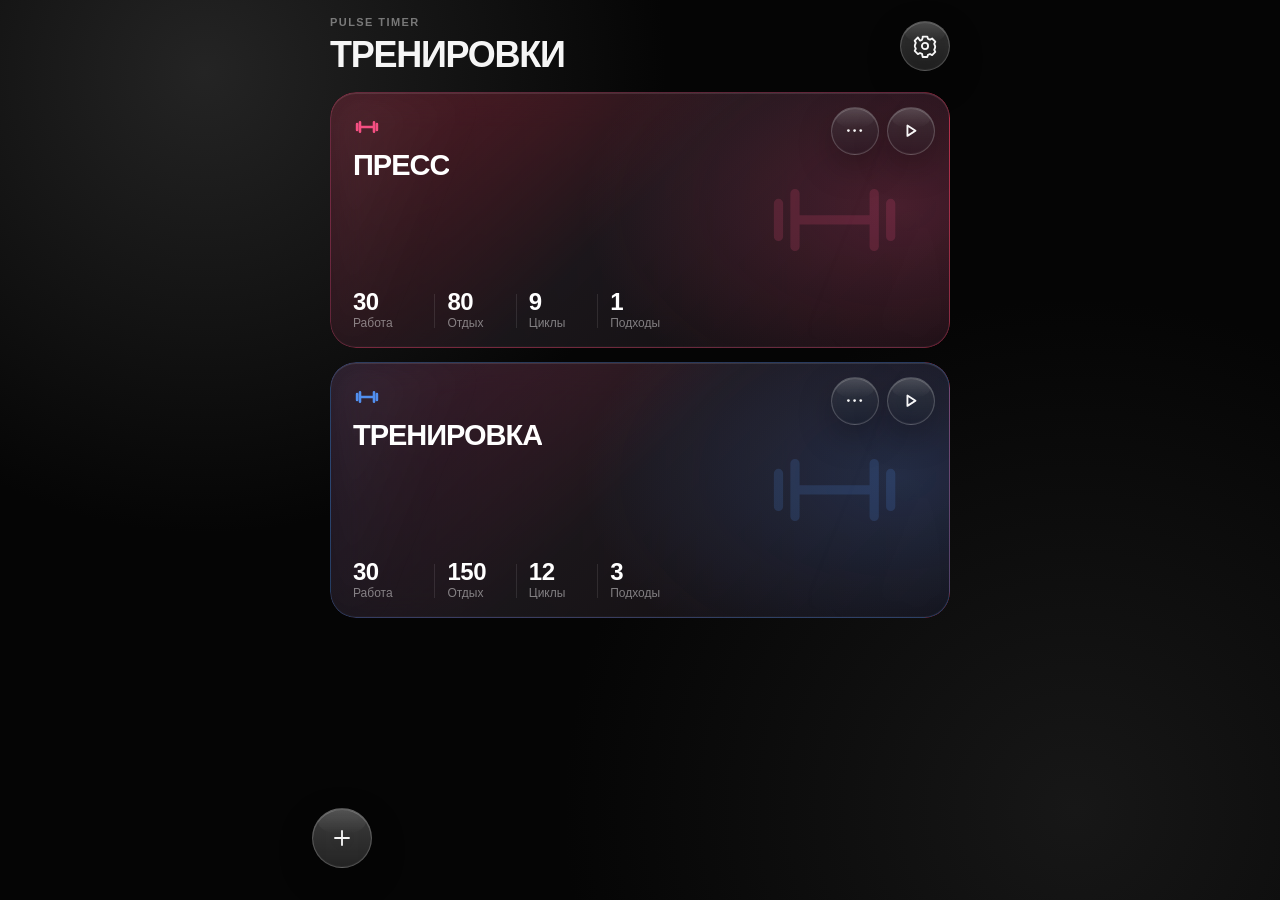
==== commit 3e84c4f7: "Rebuild Pulse Timer with restored backgrounds" ====
--- a/pulse-timer/index.html
+++ b/pulse-timer/index.html
@@ -573,15 +573,11 @@
 /* Keep the content layer quiet so the control layer can read as glass. */
 .screen{
   background:
-    radial-gradient(70% 48% at 10% -10%,rgba(73,91,122,.18),transparent 65%),
-    radial-gradient(64% 48% at 100% 96%,rgba(49,62,91,.14),transparent 68%),
-    linear-gradient(180deg,#08090c 0%,#050609 54%,#030407 100%);
-}
-.editor{
-  background:
-    radial-gradient(62% 40% at 100% 0%,rgba(57,72,103,.14),transparent 66%),
-    var(--pt-bg);
-}
+    radial-gradient(circle at 16% 8%,#242424 0,transparent 34%),
+    radial-gradient(circle at 84% 90%,#171717 0,transparent 38%),
+    #050505;
+}
+.editor{background:#050505}
 .topbar,.settings,.cards{width:min(100%,620px);margin-left:auto;margin-right:auto}
 .editor>*,.timer-shell{max-width:620px;margin-left:auto;margin-right:auto}
 
@@ -912,7 +908,7 @@
 }
 
 /* Timer: static, calm gradients. No pulsing/glow animation. */
-.timer{background:#0b121b}
+.timer{background:#050505}
 .phase-bg{inset:0;filter:none;transform:none}
 .phase-bg:before,.phase-bg:after{
   animation:none!important;
@@ -920,9 +916,9 @@
   filter:blur(62px) saturate(108%);
   opacity:.36;
 }
-.phase-bg.prep{--phase:#163326;--a:#44765d;--b:#183e2b;--c:#6a907d}
-.phase-bg.work{--phase:#0a5d87;--a:#5ba9ce;--b:#0b5f8b;--c:#85bdd4}
-.phase-bg.rest{--phase:#152039;--a:#536a9c;--b:#1d2d54;--c:#7d91ba}
+.phase-bg.prep{--a:#aaff1f;--b:#24da50;--c:#d9ff72;--phase:#10361a}
+.phase-bg.work{--a:#9befff;--b:#2db8ee;--c:#c8f7ff;--phase:#168fc5}
+.phase-bg.rest{--a:#5575ff;--b:#7352dd;--c:#a8ddff;--phase:#0b1631}
 .timer-shell{padding-left:16px;padding-right:16px}
 .timer-head{grid-template-columns:50px minmax(0,1fr) 50px;gap:10px}
 .timer-head .icon-btn{width:50px;height:50px;background:var(--pt-glass-fill)}
